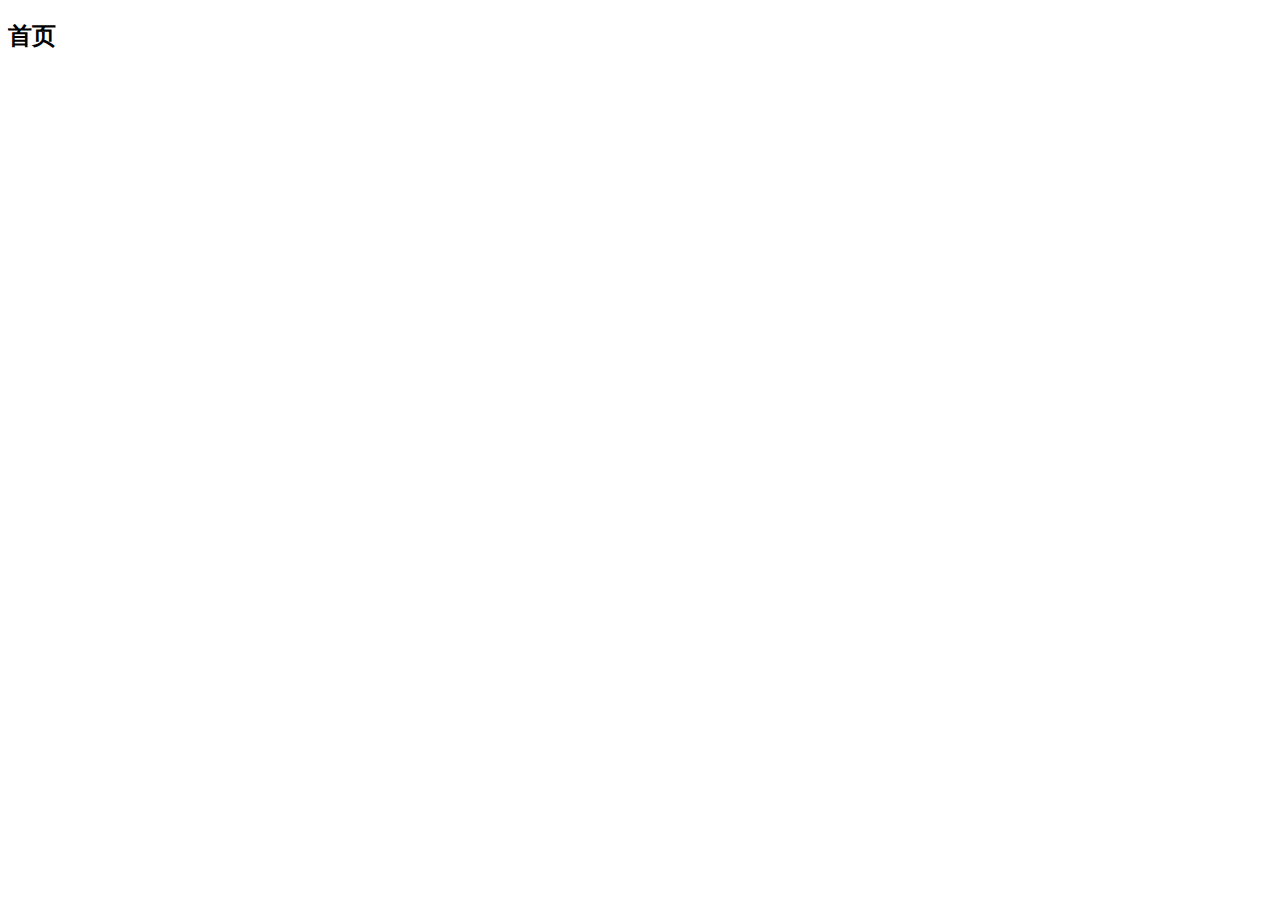
==== index.html @ 89982b8c "init project" ====
<!DOCTYPE html>
<html lang="en">
<head>
    <meta charset="UTF-8">
    <meta http-equiv="X-UA-Compatible" content="IE=edge">
    <meta name="viewport" content="width=device-width, initial-scale=1.0">
    <title>Document</title>
</head>
<body>
    <h2>首页</h2>
</body>
</html>
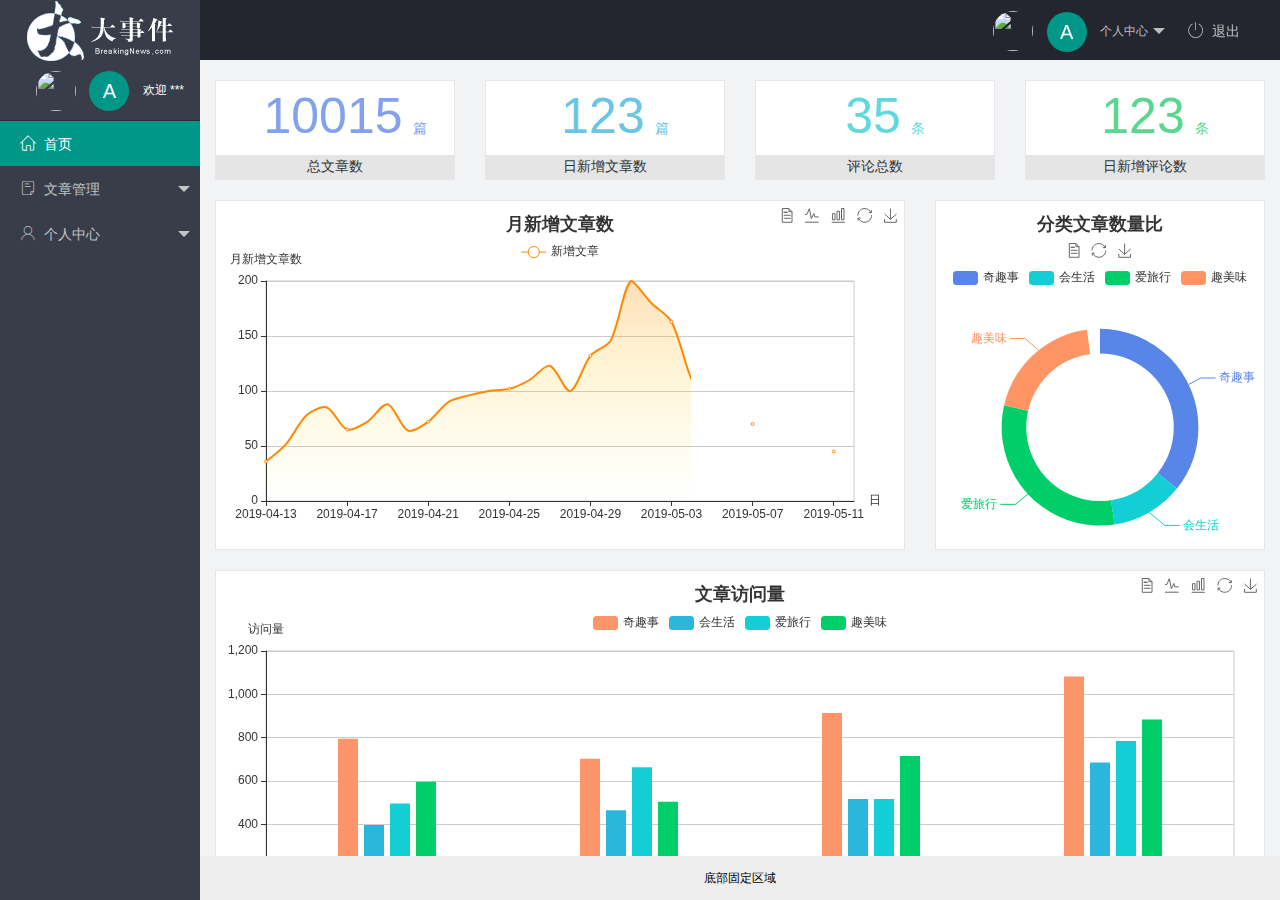
==== commit 25928b03: "完成首页功能" ====
--- a/index.html
+++ b/index.html
@@ -1,12 +1,89 @@
 <!DOCTYPE html>
 <html lang="en">
+
 <head>
-    <meta charset="UTF-8">
-    <meta http-equiv="X-UA-Compatible" content="IE=edge">
-    <meta name="viewport" content="width=device-width, initial-scale=1.0">
+    <meta charset="UTF-8" />
+    <meta http-equiv="X-UA-Compatible" content="IE=edge" />
+    <meta name="viewport" content="width=device-width, initial-scale=1.0" />
     <title>Document</title>
+    <link rel="stylesheet" href="/assets/lib/layui/css/layui.css" />
+    <link rel="stylesheet" href="/assets/fonts/iconfont.css">
+    <link rel="stylesheet" href="/assets/css/index.css">
 </head>
+
 <body>
-    <h2>首页</h2>
+    <div class="layui-layout layui-layout-admin">
+        <div class="layui-header">
+            <div class="layui-logo layui-hide-xs layui-bg-black">
+                <img src="/assets/images/logo.png" alt="" />
+            </div>
+
+            <ul class="layui-nav layui-layout-right">
+                <li class="layui-nav-item layui-hide layui-show-md-inline-block">
+                    <!-- 右侧导航栏上面头像 -->
+                    <a href="javascript:;" class="userinfo">
+                        <img src="http://t.cn/RCzsdCq" class="layui-nav-img" />
+                        <span class="text-avatar">A</span>
+                        个人中心
+                    </a>
+                    <dl class="layui-nav-child">
+                        <dd><a href="">基本资料</a></dd>
+                        <dd><a href="">更换头像</a></dd>
+                        <dd><a href="">重置密码</a></dd>
+                    </dl>
+                </li>
+                <li class="layui-nav-item" lay-header-event="menuRight" lay-unselect>
+                    <a href="javascript:; id="btnLogout"><span class="iconfont icon-tuichu"></span>退出</a>
+                </li>
+            </ul>
+        </div>
+
+        <div class="layui-side layui-bg-black">
+            <div class="layui-side-scroll">
+                <!-- 左侧侧边栏上面头像 -->
+                <div class="userinfo">
+                    <img src="http://t.cn/RCzsdCq" class="layui-nav-img" />
+                    <span class="text-avatar">A</span>
+                    <span id="welcome">欢迎 ***</span>
+                </div>
+                <!-- 左侧导航区域（可配合layui已有的垂直导航） -->
+                <ul class="layui-nav layui-nav-tree" lay-shrink="all">
+                    <li class="layui-nav-item layui-this"><a href="/home/dashboard.html" target="fm"><span
+                                class="iconfont icon-home"></span>首页</a></li>
+                    <li class="layui-nav-item">
+                        <a class="" href="javascript:;"><span class="iconfont icon-16"></span>文章管理</a>
+                        <dl class="layui-nav-child">
+                            <dd><a href="javascript:;"><i class="layui-icon layui-icon-app"></i>文章类别</a></dd>
+                            <dd><a href="javascript:;"><i class="layui-icon layui-icon-app"></i>文章列表</a></dd>
+                            <dd><a href="javascript:;"><i class="layui-icon layui-icon-app"></i>发布文章</a></dd>
+                        </dl>
+                    </li>
+                    <li class="layui-nav-item">
+                        <a href="javascript:;"><span class="iconfont icon-user"></span>个人中心</a>
+                        <dl class="layui-nav-child">
+                            <dd><a href="javascript:;"><i class="layui-icon layui-icon-app"></i>基本资料</a></dd>
+                            <dd><a href="javascript:;"><i class="layui-icon layui-icon-app"></i>更换头像</a></dd>
+                            <dd><a href="javascript:;"><i class="layui-icon layui-icon-app"></i>重置密码</a></dd>
+                        </dl>
+                    </li>
+                </ul>
+            </div>
+        </div>
+
+        <div class="layui-body">
+            <!-- 内容主体区域 -->
+            <iframe name="fm" src="/home/dashboard.html" frameborder="0"></iframe>
+        </div>
+
+        <div class="layui-footer">
+            <!-- 底部固定区域 -->
+            底部固定区域
+        </div>
+    </div>
+    <script src="/assets/lib/layui/layui.all.js"></script>
+    <script src="/assets/lib/jquery.js"></script>
+    <script src="/assets/js/baseAPI.js"></script>
+    <script src="/assets/js/index.js"></script>
 </body>
+
 </html>--- a/assets/lib/layui/css/layui.css
+++ b/assets/lib/layui/css/layui.css
@@ -0,0 +1,2 @@
+/** layui-v2.5.5 MIT License By https://www.layui.com */
+ .layui-inline,img{display:inline-block;vertical-align:middle}h1,h2,h3,h4,h5,h6{font-weight:400}.layui-edge,.layui-header,.layui-inline,.layui-main{position:relative}.layui-body,.layui-edge,.layui-elip{overflow:hidden}.layui-btn,.layui-edge,.layui-inline,img{vertical-align:middle}.layui-btn,.layui-disabled,.layui-icon,.layui-unselect{-moz-user-select:none;-webkit-user-select:none;-ms-user-select:none}.layui-elip,.layui-form-checkbox span,.layui-form-pane .layui-form-label{text-overflow:ellipsis;white-space:nowrap}.layui-breadcrumb,.layui-tree-btnGroup{visibility:hidden}blockquote,body,button,dd,div,dl,dt,form,h1,h2,h3,h4,h5,h6,input,li,ol,p,pre,td,textarea,th,ul{margin:0;padding:0;-webkit-tap-highlight-color:rgba(0,0,0,0)}a:active,a:hover{outline:0}img{border:none}li{list-style:none}table{border-collapse:collapse;border-spacing:0}h4,h5,h6{font-size:100%}button,input,optgroup,option,select,textarea{font-family:inherit;font-size:inherit;font-style:inherit;font-weight:inherit;outline:0}pre{white-space:pre-wrap;white-space:-moz-pre-wrap;white-space:-pre-wrap;white-space:-o-pre-wrap;word-wrap:break-word}body{line-height:24px;font:14px Helvetica Neue,Helvetica,PingFang SC,Tahoma,Arial,sans-serif}hr{height:1px;margin:10px 0;border:0;clear:both}a{color:#333;text-decoration:none}a:hover{color:#777}a cite{font-style:normal;*cursor:pointer}.layui-border-box,.layui-border-box *{box-sizing:border-box}.layui-box,.layui-box *{box-sizing:content-box}.layui-clear{clear:both;*zoom:1}.layui-clear:after{content:'\20';clear:both;*zoom:1;display:block;height:0}.layui-inline{*display:inline;*zoom:1}.layui-edge{display:inline-block;width:0;height:0;border-width:6px;border-style:dashed;border-color:transparent}.layui-edge-top{top:-4px;border-bottom-color:#999;border-bottom-style:solid}.layui-edge-right{border-left-color:#999;border-left-style:solid}.layui-edge-bottom{top:2px;border-top-color:#999;border-top-style:solid}.layui-edge-left{border-right-color:#999;border-right-style:solid}.layui-disabled,.layui-disabled:hover{color:#d2d2d2!important;cursor:not-allowed!important}.layui-circle{border-radius:100%}.layui-show{display:block!important}.layui-hide{display:none!important}@font-face{font-family:layui-icon;src:url(../font/iconfont.eot?v=250);src:url(../font/iconfont.eot?v=250#iefix) format('embedded-opentype'),url(../font/iconfont.woff2?v=250) format('woff2'),url(../font/iconfont.woff?v=250) format('woff'),url(../font/iconfont.ttf?v=250) format('truetype'),url(../font/iconfont.svg?v=250#layui-icon) format('svg')}.layui-icon{font-family:layui-icon!important;font-size:16px;font-style:normal;-webkit-font-smoothing:antialiased;-moz-osx-font-smoothing:grayscale}.layui-icon-reply-fill:before{content:"\e611"}.layui-icon-set-fill:before{content:"\e614"}.layui-icon-menu-fill:before{content:"\e60f"}.layui-icon-search:before{content:"\e615"}.layui-icon-share:before{content:"\e641"}.layui-icon-set-sm:before{content:"\e620"}.layui-icon-engine:before{content:"\e628"}.layui-icon-close:before{content:"\1006"}.layui-icon-close-fill:before{content:"\1007"}.layui-icon-chart-screen:before{content:"\e629"}.layui-icon-star:before{content:"\e600"}.layui-icon-circle-dot:before{content:"\e617"}.layui-icon-chat:before{content:"\e606"}.layui-icon-release:before{content:"\e609"}.layui-icon-list:before{content:"\e60a"}.layui-icon-chart:before{content:"\e62c"}.layui-icon-ok-circle:before{content:"\1005"}.layui-icon-layim-theme:before{content:"\e61b"}.layui-icon-table:before{content:"\e62d"}.layui-icon-right:before{content:"\e602"}.layui-icon-left:before{content:"\e603"}.layui-icon-cart-simple:before{content:"\e698"}.layui-icon-face-cry:before{content:"\e69c"}.layui-icon-face-smile:before{content:"\e6af"}.layui-icon-survey:before{content:"\e6b2"}.layui-icon-tree:before{content:"\e62e"}.layui-icon-upload-circle:before{content:"\e62f"}.layui-icon-add-circle:before{content:"\e61f"}.layui-icon-download-circle:before{content:"\e601"}.layui-icon-templeate-1:before{content:"\e630"}.layui-icon-util:before{content:"\e631"}.layui-icon-face-surprised:before{content:"\e664"}.layui-icon-edit:before{content:"\e642"}.layui-icon-speaker:before{content:"\e645"}.layui-icon-down:before{content:"\e61a"}.layui-icon-file:before{content:"\e621"}.layui-icon-layouts:before{content:"\e632"}.layui-icon-rate-half:before{content:"\e6c9"}.layui-icon-add-circle-fine:before{content:"\e608"}.layui-icon-prev-circle:before{content:"\e633"}.layui-icon-read:before{content:"\e705"}.layui-icon-404:before{content:"\e61c"}.layui-icon-carousel:before{content:"\e634"}.layui-icon-help:before{content:"\e607"}.layui-icon-code-circle:before{content:"\e635"}.layui-icon-water:before{content:"\e636"}.layui-icon-username:before{content:"\e66f"}.layui-icon-find-fill:before{content:"\e670"}.layui-icon-about:before{content:"\e60b"}.layui-icon-location:before{content:"\e715"}.layui-icon-up:before{content:"\e619"}.layui-icon-pause:before{content:"\e651"}.layui-icon-date:before{content:"\e637"}.layui-icon-layim-uploadfile:before{content:"\e61d"}.layui-icon-delete:before{content:"\e640"}.layui-icon-play:before{content:"\e652"}.layui-icon-top:before{content:"\e604"}.layui-icon-friends:before{content:"\e612"}.layui-icon-refresh-3:before{content:"\e9aa"}.layui-icon-ok:before{content:"\e605"}.layui-icon-layer:before{content:"\e638"}.layui-icon-face-smile-fine:before{content:"\e60c"}.layui-icon-dollar:before{content:"\e659"}.layui-icon-group:before{content:"\e613"}.layui-icon-layim-download:before{content:"\e61e"}.layui-icon-picture-fine:before{content:"\e60d"}.layui-icon-link:before{content:"\e64c"}.layui-icon-diamond:before{content:"\e735"}.layui-icon-log:before{content:"\e60e"}.layui-icon-rate-solid:before{content:"\e67a"}.layui-icon-fonts-del:before{content:"\e64f"}.layui-icon-unlink:before{content:"\e64d"}.layui-icon-fonts-clear:before{content:"\e639"}.layui-icon-triangle-r:before{content:"\e623"}.layui-icon-circle:before{content:"\e63f"}.layui-icon-radio:before{content:"\e643"}.layui-icon-align-center:before{content:"\e647"}.layui-icon-align-right:before{content:"\e648"}.layui-icon-align-left:before{content:"\e649"}.layui-icon-loading-1:before{content:"\e63e"}.layui-icon-return:before{content:"\e65c"}.layui-icon-fonts-strong:before{content:"\e62b"}.layui-icon-upload:before{content:"\e67c"}.layui-icon-dialogue:before{content:"\e63a"}.layui-icon-video:before{content:"\e6ed"}.layui-icon-headset:before{content:"\e6fc"}.layui-icon-cellphone-fine:before{content:"\e63b"}.layui-icon-add-1:before{content:"\e654"}.layui-icon-face-smile-b:before{content:"\e650"}.layui-icon-fonts-html:before{content:"\e64b"}.layui-icon-form:before{content:"\e63c"}.layui-icon-cart:before{content:"\e657"}.layui-icon-camera-fill:before{content:"\e65d"}.layui-icon-tabs:before{content:"\e62a"}.layui-icon-fonts-code:before{content:"\e64e"}.layui-icon-fire:before{content:"\e756"}.layui-icon-set:before{content:"\e716"}.layui-icon-fonts-u:before{content:"\e646"}.layui-icon-triangle-d:before{content:"\e625"}.layui-icon-tips:before{content:"\e702"}.layui-icon-picture:before{content:"\e64a"}.layui-icon-more-vertical:before{content:"\e671"}.layui-icon-flag:before{content:"\e66c"}.layui-icon-loading:before{content:"\e63d"}.layui-icon-fonts-i:before{content:"\e644"}.layui-icon-refresh-1:before{content:"\e666"}.layui-icon-rmb:before{content:"\e65e"}.layui-icon-home:before{content:"\e68e"}.layui-icon-user:before{content:"\e770"}.layui-icon-notice:before{content:"\e667"}.layui-icon-login-weibo:before{content:"\e675"}.layui-icon-voice:before{content:"\e688"}.layui-icon-upload-drag:before{content:"\e681"}.layui-icon-login-qq:before{content:"\e676"}.layui-icon-snowflake:before{content:"\e6b1"}.layui-icon-file-b:before{content:"\e655"}.layui-icon-template:before{content:"\e663"}.layui-icon-auz:before{content:"\e672"}.layui-icon-console:before{content:"\e665"}.layui-icon-app:before{content:"\e653"}.layui-icon-prev:before{content:"\e65a"}.layui-icon-website:before{content:"\e7ae"}.layui-icon-next:before{content:"\e65b"}.layui-icon-component:before{content:"\e857"}.layui-icon-more:before{content:"\e65f"}.layui-icon-login-wechat:before{content:"\e677"}.layui-icon-shrink-right:before{content:"\e668"}.layui-icon-spread-left:before{content:"\e66b"}.layui-icon-camera:before{content:"\e660"}.layui-icon-note:before{content:"\e66e"}.layui-icon-refresh:before{content:"\e669"}.layui-icon-female:before{content:"\e661"}.layui-icon-male:before{content:"\e662"}.layui-icon-password:before{content:"\e673"}.layui-icon-senior:before{content:"\e674"}.layui-icon-theme:before{content:"\e66a"}.layui-icon-tread:before{content:"\e6c5"}.layui-icon-praise:before{content:"\e6c6"}.layui-icon-star-fill:before{content:"\e658"}.layui-icon-rate:before{content:"\e67b"}.layui-icon-template-1:before{content:"\e656"}.layui-icon-vercode:before{content:"\e679"}.layui-icon-cellphone:before{content:"\e678"}.layui-icon-screen-full:before{content:"\e622"}.layui-icon-screen-restore:before{content:"\e758"}.layui-icon-cols:before{content:"\e610"}.layui-icon-export:before{content:"\e67d"}.layui-icon-print:before{content:"\e66d"}.layui-icon-slider:before{content:"\e714"}.layui-icon-addition:before{content:"\e624"}.layui-icon-subtraction:before{content:"\e67e"}.layui-icon-service:before{content:"\e626"}.layui-icon-transfer:before{content:"\e691"}.layui-main{width:1140px;margin:0 auto}.layui-header{z-index:1000;height:60px}.layui-header a:hover{transition:all .5s;-webkit-transition:all .5s}.layui-side{position:fixed;left:0;top:0;bottom:0;z-index:999;width:200px;overflow-x:hidden}.layui-side-scroll{position:relative;width:220px;height:100%;overflow-x:hidden}.layui-body{position:absolute;left:200px;right:0;top:0;bottom:0;z-index:998;width:auto;overflow-y:auto;box-sizing:border-box}.layui-layout-body{overflow:hidden}.layui-layout-admin .layui-header{background-color:#23262E}.layui-layout-admin .layui-side{top:60px;width:200px;overflow-x:hidden}.layui-layout-admin .layui-body{position:fixed;top:60px;bottom:44px}.layui-layout-admin .layui-main{width:auto;margin:0 15px}.layui-layout-admin .layui-footer{position:fixed;left:200px;right:0;bottom:0;height:44px;line-height:44px;padding:0 15px;background-color:#eee}.layui-layout-admin .layui-logo{position:absolute;left:0;top:0;width:200px;height:100%;line-height:60px;text-align:center;color:#009688;font-size:16px}.layui-layout-admin .layui-header .layui-nav{background:0 0}.layui-layout-left{position:absolute!important;left:200px;top:0}.layui-layout-right{position:absolute!important;right:0;top:0}.layui-container{position:relative;margin:0 auto;padding:0 15px;box-sizing:border-box}.layui-fluid{position:relative;margin:0 auto;padding:0 15px}.layui-row:after,.layui-row:before{content:'';display:block;clear:both}.layui-col-lg1,.layui-col-lg10,.layui-col-lg11,.layui-col-lg12,.layui-col-lg2,.layui-col-lg3,.layui-col-lg4,.layui-col-lg5,.layui-col-lg6,.layui-col-lg7,.layui-col-lg8,.layui-col-lg9,.layui-col-md1,.layui-col-md10,.layui-col-md11,.layui-col-md12,.layui-col-md2,.layui-col-md3,.layui-col-md4,.layui-col-md5,.layui-col-md6,.layui-col-md7,.layui-col-md8,.layui-col-md9,.layui-col-sm1,.layui-col-sm10,.layui-col-sm11,.layui-col-sm12,.layui-col-sm2,.layui-col-sm3,.layui-col-sm4,.layui-col-sm5,.layui-col-sm6,.layui-col-sm7,.layui-col-sm8,.layui-col-sm9,.layui-col-xs1,.layui-col-xs10,.layui-col-xs11,.layui-col-xs12,.layui-col-xs2,.layui-col-xs3,.layui-col-xs4,.layui-col-xs5,.layui-col-xs6,.layui-col-xs7,.layui-col-xs8,.layui-col-xs9{position:relative;display:block;box-sizing:border-box}.layui-col-xs1,.layui-col-xs10,.layui-col-xs11,.layui-col-xs12,.layui-col-xs2,.layui-col-xs3,.layui-col-xs4,.layui-col-xs5,.layui-col-xs6,.layui-col-xs7,.layui-col-xs8,.layui-col-xs9{float:left}.layui-col-xs1{width:8.33333333%}.layui-col-xs2{width:16.66666667%}.layui-col-xs3{width:25%}.layui-col-xs4{width:33.33333333%}.layui-col-xs5{width:41.66666667%}.layui-col-xs6{width:50%}.layui-col-xs7{width:58.33333333%}.layui-col-xs8{width:66.66666667%}.layui-col-xs9{width:75%}.layui-col-xs10{width:83.33333333%}.layui-col-xs11{width:91.66666667%}.layui-col-xs12{width:100%}.layui-col-xs-offset1{margin-left:8.33333333%}.layui-col-xs-offset2{margin-left:16.66666667%}.layui-col-xs-offset3{margin-left:25%}.layui-col-xs-offset4{margin-left:33.33333333%}.layui-col-xs-offset5{margin-left:41.66666667%}.layui-col-xs-offset6{margin-left:50%}.layui-col-xs-offset7{margin-left:58.33333333%}.layui-col-xs-offset8{margin-left:66.66666667%}.layui-col-xs-offset9{margin-left:75%}.layui-col-xs-offset10{margin-left:83.33333333%}.layui-col-xs-offset11{margin-left:91.66666667%}.layui-col-xs-offset12{margin-left:100%}@media screen and (max-width:768px){.layui-hide-xs{display:none!important}.layui-show-xs-block{display:block!important}.layui-show-xs-inline{display:inline!important}.layui-show-xs-inline-block{display:inline-block!important}}@media screen and (min-width:768px){.layui-container{width:750px}.layui-hide-sm{display:none!important}.layui-show-sm-block{display:block!important}.layui-show-sm-inline{display:inline!important}.layui-show-sm-inline-block{display:inline-block!important}.layui-col-sm1,.layui-col-sm10,.layui-col-sm11,.layui-col-sm12,.layui-col-sm2,.layui-col-sm3,.layui-col-sm4,.layui-col-sm5,.layui-col-sm6,.layui-col-sm7,.layui-col-sm8,.layui-col-sm9{float:left}.layui-col-sm1{width:8.33333333%}.layui-col-sm2{width:16.66666667%}.layui-col-sm3{width:25%}.layui-col-sm4{width:33.33333333%}.layui-col-sm5{width:41.66666667%}.layui-col-sm6{width:50%}.layui-col-sm7{width:58.33333333%}.layui-col-sm8{width:66.66666667%}.layui-col-sm9{width:75%}.layui-col-sm10{width:83.33333333%}.layui-col-sm11{width:91.66666667%}.layui-col-sm12{width:100%}.layui-col-sm-offset1{margin-left:8.33333333%}.layui-col-sm-offset2{margin-left:16.66666667%}.layui-col-sm-offset3{margin-left:25%}.layui-col-sm-offset4{margin-left:33.33333333%}.layui-col-sm-offset5{margin-left:41.66666667%}.layui-col-sm-offset6{margin-left:50%}.layui-col-sm-offset7{margin-left:58.33333333%}.layui-col-sm-offset8{margin-left:66.66666667%}.layui-col-sm-offset9{margin-left:75%}.layui-col-sm-offset10{margin-left:83.33333333%}.layui-col-sm-offset11{margin-left:91.66666667%}.layui-col-sm-offset12{margin-left:100%}}@media screen and (min-width:992px){.layui-container{width:970px}.layui-hide-md{display:none!important}.layui-show-md-block{display:block!important}.layui-show-md-inline{display:inline!important}.layui-show-md-inline-block{display:inline-block!important}.layui-col-md1,.layui-col-md10,.layui-col-md11,.layui-col-md12,.layui-col-md2,.layui-col-md3,.layui-col-md4,.layui-col-md5,.layui-col-md6,.layui-col-md7,.layui-col-md8,.layui-col-md9{float:left}.layui-col-md1{width:8.33333333%}.layui-col-md2{width:16.66666667%}.layui-col-md3{width:25%}.layui-col-md4{width:33.33333333%}.layui-col-md5{width:41.66666667%}.layui-col-md6{width:50%}.layui-col-md7{width:58.33333333%}.layui-col-md8{width:66.66666667%}.layui-col-md9{width:75%}.layui-col-md10{width:83.33333333%}.layui-col-md11{width:91.66666667%}.layui-col-md12{width:100%}.layui-col-md-offset1{margin-left:8.33333333%}.layui-col-md-offset2{margin-left:16.66666667%}.layui-col-md-offset3{margin-left:25%}.layui-col-md-offset4{margin-left:33.33333333%}.layui-col-md-offset5{margin-left:41.66666667%}.layui-col-md-offset6{margin-left:50%}.layui-col-md-offset7{margin-left:58.33333333%}.layui-col-md-offset8{margin-left:66.66666667%}.layui-col-md-offset9{margin-left:75%}.layui-col-md-offset10{margin-left:83.33333333%}.layui-col-md-offset11{margin-left:91.66666667%}.layui-col-md-offset12{margin-left:100%}}@media screen and (min-width:1200px){.layui-container{width:1170px}.layui-hide-lg{display:none!important}.layui-show-lg-block{display:block!important}.layui-show-lg-inline{display:inline!important}.layui-show-lg-inline-block{display:inline-block!important}.layui-col-lg1,.layui-col-lg10,.layui-col-lg11,.layui-col-lg12,.layui-col-lg2,.layui-col-lg3,.layui-col-lg4,.layui-col-lg5,.layui-col-lg6,.layui-col-lg7,.layui-col-lg8,.layui-col-lg9{float:left}.layui-col-lg1{width:8.33333333%}.layui-col-lg2{width:16.66666667%}.layui-col-lg3{width:25%}.layui-col-lg4{width:33.33333333%}.layui-col-lg5{width:41.66666667%}.layui-col-lg6{width:50%}.layui-col-lg7{width:58.33333333%}.layui-col-lg8{width:66.66666667%}.layui-col-lg9{width:75%}.layui-col-lg10{width:83.33333333%}.layui-col-lg11{width:91.66666667%}.layui-col-lg12{width:100%}.layui-col-lg-offset1{margin-left:8.33333333%}.layui-col-lg-offset2{margin-left:16.66666667%}.layui-col-lg-offset3{margin-left:25%}.layui-col-lg-offset4{margin-left:33.33333333%}.layui-col-lg-offset5{margin-left:41.66666667%}.layui-col-lg-offset6{margin-left:50%}.layui-col-lg-offset7{margin-left:58.33333333%}.layui-col-lg-offset8{margin-left:66.66666667%}.layui-col-lg-offset9{margin-left:75%}.layui-col-lg-offset10{margin-left:83.33333333%}.layui-col-lg-offset11{margin-left:91.66666667%}.layui-col-lg-offset12{margin-left:100%}}.layui-col-space1{margin:-.5px}.layui-col-space1>*{padding:.5px}.layui-col-space3{margin:-1.5px}.layui-col-space3>*{padding:1.5px}.layui-col-space5{margin:-2.5px}.layui-col-space5>*{padding:2.5px}.layui-col-space8{margin:-3.5px}.layui-col-space8>*{padding:3.5px}.layui-col-space10{margin:-5px}.layui-col-space10>*{padding:5px}.layui-col-space12{margin:-6px}.layui-col-space12>*{padding:6px}.layui-col-space15{margin:-7.5px}.layui-col-space15>*{padding:7.5px}.layui-col-space18{margin:-9px}.layui-col-space18>*{padding:9px}.layui-col-space20{margin:-10px}.layui-col-space20>*{padding:10px}.layui-col-space22{margin:-11px}.layui-col-space22>*{padding:11px}.layui-col-space25{margin:-12.5px}.layui-col-space25>*{padding:12.5px}.layui-col-space30{margin:-15px}.layui-col-space30>*{padding:15px}.layui-btn,.layui-input,.layui-select,.layui-textarea,.layui-upload-button{outline:0;-webkit-appearance:none;transition:all .3s;-webkit-transition:all .3s;box-sizing:border-box}.layui-elem-quote{margin-bottom:10px;padding:15px;line-height:22px;border-left:5px solid #009688;border-radius:0 2px 2px 0;background-color:#f2f2f2}.layui-quote-nm{border-style:solid;border-width:1px 1px 1px 5px;background:0 0}.layui-elem-field{margin-bottom:10px;padding:0;border-width:1px;border-style:solid}.layui-elem-field legend{margin-left:20px;padding:0 10px;font-size:20px;font-weight:300}.layui-field-title{margin:10px 0 20px;border-width:1px 0 0}.layui-field-box{padding:10px 15px}.layui-field-title .layui-field-box{padding:10px 0}.layui-progress{position:relative;height:6px;border-radius:20px;background-color:#e2e2e2}.layui-progress-bar{position:absolute;left:0;top:0;width:0;max-width:100%;height:6px;border-radius:20px;text-align:right;background-color:#5FB878;transition:all .3s;-webkit-transition:all .3s}.layui-progress-big,.layui-progress-big .layui-progress-bar{height:18px;line-height:18px}.layui-progress-text{position:relative;top:-20px;line-height:18px;font-size:12px;color:#666}.layui-progress-big .layui-progress-text{position:static;padding:0 10px;color:#fff}.layui-collapse{border-width:1px;border-style:solid;border-radius:2px}.layui-colla-content,.layui-colla-item{border-top-width:1px;border-top-style:solid}.layui-colla-item:first-child{border-top:none}.layui-colla-title{position:relative;height:42px;line-height:42px;padding:0 15px 0 35px;color:#333;background-color:#f2f2f2;cursor:pointer;font-size:14px;overflow:hidden}.layui-colla-content{display:none;padding:10px 15px;line-height:22px;color:#666}.layui-colla-icon{position:absolute;left:15px;top:0;font-size:14px}.layui-card{margin-bottom:15px;border-radius:2px;background-color:#fff;box-shadow:0 1px 2px 0 rgba(0,0,0,.05)}.layui-card:last-child{margin-bottom:0}.layui-card-header{position:relative;height:42px;line-height:42px;padding:0 15px;border-bottom:1px solid #f6f6f6;color:#333;border-radius:2px 2px 0 0;font-size:14px}.layui-bg-black,.layui-bg-blue,.layui-bg-cyan,.layui-bg-green,.layui-bg-orange,.layui-bg-red{color:#fff!important}.layui-card-body{position:relative;padding:10px 15px;line-height:24px}.layui-card-body[pad15]{padding:15px}.layui-card-body[pad20]{padding:20px}.layui-card-body .layui-table{margin:5px 0}.layui-card .layui-tab{margin:0}.layui-panel-window{position:relative;padding:15px;border-radius:0;border-top:5px solid #E6E6E6;background-color:#fff}.layui-auxiliar-moving{position:fixed;left:0;right:0;top:0;bottom:0;width:100%;height:100%;background:0 0;z-index:9999999999}.layui-form-label,.layui-form-mid,.layui-form-select,.layui-input-block,.layui-input-inline,.layui-textarea{position:relative}.layui-bg-red{background-color:#FF5722!important}.layui-bg-orange{background-color:#FFB800!important}.layui-bg-green{background-color:#009688!important}.layui-bg-cyan{background-color:#2F4056!important}.layui-bg-blue{background-color:#1E9FFF!important}.layui-bg-black{background-color:#393D49!important}.layui-bg-gray{background-color:#eee!important;color:#666!important}.layui-badge-rim,.layui-colla-content,.layui-colla-item,.layui-collapse,.layui-elem-field,.layui-form-pane .layui-form-item[pane],.layui-form-pane .layui-form-label,.layui-input,.layui-layedit,.layui-layedit-tool,.layui-quote-nm,.layui-select,.layui-tab-bar,.layui-tab-card,.layui-tab-title,.layui-tab-title .layui-this:after,.layui-textarea{border-color:#e6e6e6}.layui-timeline-item:before,hr{background-color:#e6e6e6}.layui-text{line-height:22px;font-size:14px;color:#666}.layui-text h1,.layui-text h2,.layui-text h3{font-weight:500;color:#333}.layui-text h1{font-size:30px}.layui-text h2{font-size:24px}.layui-text h3{font-size:18px}.layui-text a:not(.layui-btn){color:#01AAED}.layui-text a:not(.layui-btn):hover{text-decoration:underline}.layui-text ul{padding:5px 0 5px 15px}.layui-text ul li{margin-top:5px;list-style-type:disc}.layui-text em,.layui-word-aux{color:#999!important;padding:0 5px!important}.layui-btn{display:inline-block;height:38px;line-height:38px;padding:0 18px;background-color:#009688;color:#fff;white-space:nowrap;text-align:center;font-size:14px;border:none;border-radius:2px;cursor:pointer}.layui-btn:hover{opacity:.8;filter:alpha(opacity=80);color:#fff}.layui-btn:active{opacity:1;filter:alpha(opacity=100)}.layui-btn+.layui-btn{margin-left:10px}.layui-btn-container{font-size:0}.layui-btn-container .layui-btn{margin-right:10px;margin-bottom:10px}.layui-btn-container .layui-btn+.layui-btn{margin-left:0}.layui-table .layui-btn-container .layui-btn{margin-bottom:9px}.layui-btn-radius{border-radius:100px}.layui-btn .layui-icon{margin-right:3px;font-size:18px;vertical-align:bottom;vertical-align:middle\9}.layui-btn-primary{border:1px solid #C9C9C9;background-color:#fff;color:#555}.layui-btn-primary:hover{border-color:#009688;color:#333}.layui-btn-normal{background-color:#1E9FFF}.layui-btn-warm{background-color:#FFB800}.layui-btn-danger{background-color:#FF5722}.layui-btn-checked{background-color:#5FB878}.layui-btn-disabled,.layui-btn-disabled:active,.layui-btn-disabled:hover{border:1px solid #e6e6e6;background-color:#FBFBFB;color:#C9C9C9;cursor:not-allowed;opacity:1}.layui-btn-lg{height:44px;line-height:44px;padding:0 25px;font-size:16px}.layui-btn-sm{height:30px;line-height:30px;padding:0 10px;font-size:12px}.layui-btn-sm i{font-size:16px!important}.layui-btn-xs{height:22px;line-height:22px;padding:0 5px;font-size:12px}.layui-btn-xs i{font-size:14px!important}.layui-btn-group{display:inline-block;vertical-align:middle;font-size:0}.layui-btn-group .layui-btn{margin-left:0!important;margin-right:0!important;border-left:1px solid rgba(255,255,255,.5);border-radius:0}.layui-btn-group .layui-btn-primary{border-left:none}.layui-btn-group .layui-btn-primary:hover{border-color:#C9C9C9;color:#009688}.layui-btn-group .layui-btn:first-child{border-left:none;border-radius:2px 0 0 2px}.layui-btn-group .layui-btn-primary:first-child{border-left:1px solid #c9c9c9}.layui-btn-group .layui-btn:last-child{border-radius:0 2px 2px 0}.layui-btn-group .layui-btn+.layui-btn{margin-left:0}.layui-btn-group+.layui-btn-group{margin-left:10px}.layui-btn-fluid{width:100%}.layui-input,.layui-select,.layui-textarea{height:38px;line-height:1.3;line-height:38px\9;border-width:1px;border-style:solid;background-color:#fff;border-radius:2px}.layui-input::-webkit-input-placeholder,.layui-select::-webkit-input-placeholder,.layui-textarea::-webkit-input-placeholder{line-height:1.3}.layui-input,.layui-textarea{display:block;width:100%;padding-left:10px}.layui-input:hover,.layui-textarea:hover{border-color:#D2D2D2!important}.layui-input:focus,.layui-textarea:focus{border-color:#C9C9C9!important}.layui-textarea{min-height:100px;height:auto;line-height:20px;padding:6px 10px;resize:vertical}.layui-select{padding:0 10px}.layui-form input[type=checkbox],.layui-form input[type=radio],.layui-form select{display:none}.layui-form [lay-ignore]{display:initial}.layui-form-item{margin-bottom:15px;clear:both;*zoom:1}.layui-form-item:after{content:'\20';clear:both;*zoom:1;display:block;height:0}.layui-form-label{float:left;display:block;padding:9px 15px;width:80px;font-weight:400;line-height:20px;text-align:right}.layui-form-label-col{display:block;float:none;padding:9px 0;line-height:20px;text-align:left}.layui-form-item .layui-inline{margin-bottom:5px;margin-right:10px}.layui-input-block{margin-left:110px;min-height:36px}.layui-input-inline{display:inline-block;vertical-align:middle}.layui-form-item .layui-input-inline{float:left;width:190px;margin-right:10px}.layui-form-text .layui-input-inline{width:auto}.layui-form-mid{float:left;display:block;padding:9px 0!important;line-height:20px;margin-right:10px}.layui-form-danger+.layui-form-select .layui-input,.layui-form-danger:focus{border-color:#FF5722!important}.layui-form-select .layui-input{padding-right:30px;cursor:pointer}.layui-form-select .layui-edge{position:absolute;right:10px;top:50%;margin-top:-3px;cursor:pointer;border-width:6px;border-top-color:#c2c2c2;border-top-style:solid;transition:all .3s;-webkit-transition:all .3s}.layui-form-select dl{display:none;position:absolute;left:0;top:42px;padding:5px 0;z-index:899;min-width:100%;border:1px solid #d2d2d2;max-height:300px;overflow-y:auto;background-color:#fff;border-radius:2px;box-shadow:0 2px 4px rgba(0,0,0,.12);box-sizing:border-box}.layui-form-select dl dd,.layui-form-select dl dt{padding:0 10px;line-height:36px;white-space:nowrap;overflow:hidden;text-overflow:ellipsis}.layui-form-select dl dt{font-size:12px;color:#999}.layui-form-select dl dd{cursor:pointer}.layui-form-select dl dd:hover{background-color:#f2f2f2;-webkit-transition:.5s all;transition:.5s all}.layui-form-select .layui-select-group dd{padding-left:20px}.layui-form-select dl dd.layui-select-tips{padding-left:10px!important;color:#999}.layui-form-select dl dd.layui-this{background-color:#5FB878;color:#fff}.layui-form-checkbox,.layui-form-select dl dd.layui-disabled{background-color:#fff}.layui-form-selected dl{display:block}.layui-form-checkbox,.layui-form-checkbox *,.layui-form-switch{display:inline-block;vertical-align:middle}.layui-form-selected .layui-edge{margin-top:-9px;-webkit-transform:rotate(180deg);transform:rotate(180deg);margin-top:-3px\9}:root .layui-form-selected .layui-edge{margin-top:-9px\0/IE9}.layui-form-selectup dl{top:auto;bottom:42px}.layui-select-none{margin:5px 0;text-align:center;color:#999}.layui-select-disabled .layui-disabled{border-color:#eee!important}.layui-select-disabled .layui-edge{border-top-color:#d2d2d2}.layui-form-checkbox{position:relative;height:30px;line-height:30px;margin-right:10px;padding-right:30px;cursor:pointer;font-size:0;-webkit-transition:.1s linear;transition:.1s linear;box-sizing:border-box}.layui-form-checkbox span{padding:0 10px;height:100%;font-size:14px;border-radius:2px 0 0 2px;background-color:#d2d2d2;color:#fff;overflow:hidden}.layui-form-checkbox:hover span{background-color:#c2c2c2}.layui-form-checkbox i{position:absolute;right:0;top:0;width:30px;height:28px;border:1px solid #d2d2d2;border-left:none;border-radius:0 2px 2px 0;color:#fff;font-size:20px;text-align:center}.layui-form-checkbox:hover i{border-color:#c2c2c2;color:#c2c2c2}.layui-form-checked,.layui-form-checked:hover{border-color:#5FB878}.layui-form-checked span,.layui-form-checked:hover span{background-color:#5FB878}.layui-form-checked i,.layui-form-checked:hover i{color:#5FB878}.layui-form-item .layui-form-checkbox{margin-top:4px}.layui-form-checkbox[lay-skin=primary]{height:auto!important;line-height:normal!important;min-width:18px;min-height:18px;border:none!important;margin-right:0;padding-left:28px;padding-right:0;background:0 0}.layui-form-checkbox[lay-skin=primary] span{padding-left:0;padding-right:15px;line-height:18px;background:0 0;color:#666}.layui-form-checkbox[lay-skin=primary] i{right:auto;left:0;width:16px;height:16px;line-height:16px;border:1px solid #d2d2d2;font-size:12px;border-radius:2px;background-color:#fff;-webkit-transition:.1s linear;transition:.1s linear}.layui-form-checkbox[lay-skin=primary]:hover i{border-color:#5FB878;color:#fff}.layui-form-checked[lay-skin=primary] i{border-color:#5FB878!important;background-color:#5FB878;color:#fff}.layui-checkbox-disbaled[lay-skin=primary] span{background:0 0!important;color:#c2c2c2}.layui-checkbox-disbaled[lay-skin=primary]:hover i{border-color:#d2d2d2}.layui-form-item .layui-form-checkbox[lay-skin=primary]{margin-top:10px}.layui-form-switch{position:relative;height:22px;line-height:22px;min-width:35px;padding:0 5px;margin-top:8px;border:1px solid #d2d2d2;border-radius:20px;cursor:pointer;background-color:#fff;-webkit-transition:.1s linear;transition:.1s linear}.layui-form-switch i{position:absolute;left:5px;top:3px;width:16px;height:16px;border-radius:20px;background-color:#d2d2d2;-webkit-transition:.1s linear;transition:.1s linear}.layui-form-switch em{position:relative;top:0;width:25px;margin-left:21px;padding:0!important;text-align:center!important;color:#999!important;font-style:normal!important;font-size:12px}.layui-form-onswitch{border-color:#5FB878;background-color:#5FB878}.layui-checkbox-disbaled,.layui-checkbox-disbaled i{border-color:#e2e2e2!important}.layui-form-onswitch i{left:100%;margin-left:-21px;background-color:#fff}.layui-form-onswitch em{margin-left:5px;margin-right:21px;color:#fff!important}.layui-checkbox-disbaled span{background-color:#e2e2e2!important}.layui-checkbox-disbaled:hover i{color:#fff!important}[lay-radio]{display:none}.layui-form-radio,.layui-form-radio *{display:inline-block;vertical-align:middle}.layui-form-radio{line-height:28px;margin:6px 10px 0 0;padding-right:10px;cursor:pointer;font-size:0}.layui-form-radio *{font-size:14px}.layui-form-radio>i{margin-right:8px;font-size:22px;color:#c2c2c2}.layui-form-radio>i:hover,.layui-form-radioed>i{color:#5FB878}.layui-radio-disbaled>i{color:#e2e2e2!important}.layui-form-pane .layui-form-label{width:110px;padding:8px 15px;height:38px;line-height:20px;border-width:1px;border-style:solid;border-radius:2px 0 0 2px;text-align:center;background-color:#FBFBFB;overflow:hidden;box-sizing:border-box}.layui-form-pane .layui-input-inline{margin-left:-1px}.layui-form-pane .layui-input-block{margin-left:110px;left:-1px}.layui-form-pane .layui-input{border-radius:0 2px 2px 0}.layui-form-pane .layui-form-text .layui-form-label{float:none;width:100%;border-radius:2px;box-sizing:border-box;text-align:left}.layui-form-pane .layui-form-text .layui-input-inline{display:block;margin:0;top:-1px;clear:both}.layui-form-pane .layui-form-text .layui-input-block{margin:0;left:0;top:-1px}.layui-form-pane .layui-form-text .layui-textarea{min-height:100px;border-radius:0 0 2px 2px}.layui-form-pane .layui-form-checkbox{margin:4px 0 4px 10px}.layui-form-pane .layui-form-radio,.layui-form-pane .layui-form-switch{margin-top:6px;margin-left:10px}.layui-form-pane .layui-form-item[pane]{position:relative;border-width:1px;border-style:solid}.layui-form-pane .layui-form-item[pane] .layui-form-label{position:absolute;left:0;top:0;height:100%;border-width:0 1px 0 0}.layui-form-pane .layui-form-item[pane] .layui-input-inline{margin-left:110px}@media screen and (max-width:450px){.layui-form-item .layui-form-label{text-overflow:ellipsis;overflow:hidden;white-space:nowrap}.layui-form-item .layui-inline{display:block;margin-right:0;margin-bottom:20px;clear:both}.layui-form-item .layui-inline:after{content:'\20';clear:both;display:block;height:0}.layui-form-item .layui-input-inline{display:block;float:none;left:-3px;width:auto;margin:0 0 10px 112px}.layui-form-item .layui-input-inline+.layui-form-mid{margin-left:110px;top:-5px;padding:0}.layui-form-item .layui-form-checkbox{margin-right:5px;margin-bottom:5px}}.layui-layedit{border-width:1px;border-style:solid;border-radius:2px}.layui-layedit-tool{padding:3px 5px;border-bottom-width:1px;border-bottom-style:solid;font-size:0}.layedit-tool-fixed{position:fixed;top:0;border-top:1px solid #e2e2e2}.layui-layedit-tool .layedit-tool-mid,.layui-layedit-tool .layui-icon{display:inline-block;vertical-align:middle;text-align:center;font-size:14px}.layui-layedit-tool .layui-icon{position:relative;width:32px;height:30px;line-height:30px;margin:3px 5px;color:#777;cursor:pointer;border-radius:2px}.layui-layedit-tool .layui-icon:hover{color:#393D49}.layui-layedit-tool .layui-icon:active{color:#000}.layui-layedit-tool .layedit-tool-active{background-color:#e2e2e2;color:#000}.layui-layedit-tool .layui-disabled,.layui-layedit-tool .layui-disabled:hover{color:#d2d2d2;cursor:not-allowed}.layui-layedit-tool .layedit-tool-mid{width:1px;height:18px;margin:0 10px;background-color:#d2d2d2}.layedit-tool-html{width:50px!important;font-size:30px!important}.layedit-tool-b,.layedit-tool-code,.layedit-tool-help{font-size:16px!important}.layedit-tool-d,.layedit-tool-face,.layedit-tool-image,.layedit-tool-unlink{font-size:18px!important}.layedit-tool-image input{position:absolute;font-size:0;left:0;top:0;width:100%;height:100%;opacity:.01;filter:Alpha(opacity=1);cursor:pointer}.layui-layedit-iframe iframe{display:block;width:100%}#LAY_layedit_code{overflow:hidden}.layui-laypage{display:inline-block;*display:inline;*zoom:1;vertical-align:middle;margin:10px 0;font-size:0}.layui-laypage>a:first-child,.layui-laypage>a:first-child em{border-radius:2px 0 0 2px}.layui-laypage>a:last-child,.layui-laypage>a:last-child em{border-radius:0 2px 2px 0}.layui-laypage>:first-child{margin-left:0!important}.layui-laypage>:last-child{margin-right:0!important}.layui-laypage a,.layui-laypage button,.layui-laypage input,.layui-laypage select,.layui-laypage span{border:1px solid #e2e2e2}.layui-laypage a,.layui-laypage span{display:inline-block;*display:inline;*zoom:1;vertical-align:middle;padding:0 15px;height:28px;line-height:28px;margin:0 -1px 5px 0;background-color:#fff;color:#333;font-size:12px}.layui-flow-more a *,.layui-laypage input,.layui-table-view select[lay-ignore]{display:inline-block}.layui-laypage a:hover{color:#009688}.layui-laypage em{font-style:normal}.layui-laypage .layui-laypage-spr{color:#999;font-weight:700}.layui-laypage a{text-decoration:none}.layui-laypage .layui-laypage-curr{position:relative}.layui-laypage .layui-laypage-curr em{position:relative;color:#fff}.layui-laypage .layui-laypage-curr .layui-laypage-em{position:absolute;left:-1px;top:-1px;padding:1px;width:100%;height:100%;background-color:#009688}.layui-laypage-em{border-radius:2px}.layui-laypage-next em,.layui-laypage-prev em{font-family:Sim sun;font-size:16px}.layui-laypage .layui-laypage-count,.layui-laypage .layui-laypage-limits,.layui-laypage .layui-laypage-refresh,.layui-laypage .layui-laypage-skip{margin-left:10px;margin-right:10px;padding:0;border:none}.layui-laypage .layui-laypage-limits,.layui-laypage .layui-laypage-refresh{vertical-align:top}.layui-laypage .layui-laypage-refresh i{font-size:18px;cursor:pointer}.layui-laypage select{height:22px;padding:3px;border-radius:2px;cursor:pointer}.layui-laypage .layui-laypage-skip{height:30px;line-height:30px;color:#999}.layui-laypage button,.layui-laypage input{height:30px;line-height:30px;border-radius:2px;vertical-align:top;background-color:#fff;box-sizing:border-box}.layui-laypage input{width:40px;margin:0 10px;padding:0 3px;text-align:center}.layui-laypage input:focus,.layui-laypage select:focus{border-color:#009688!important}.layui-laypage button{margin-left:10px;padding:0 10px;cursor:pointer}.layui-table,.layui-table-view{margin:10px 0}.layui-flow-more{margin:10px 0;text-align:center;color:#999;font-size:14px}.layui-flow-more a{height:32px;line-height:32px}.layui-flow-more a *{vertical-align:top}.layui-flow-more a cite{padding:0 20px;border-radius:3px;background-color:#eee;color:#333;font-style:normal}.layui-flow-more a cite:hover{opacity:.8}.layui-flow-more a i{font-size:30px;color:#737383}.layui-table{width:100%;background-color:#fff;color:#666}.layui-table tr{transition:all .3s;-webkit-transition:all .3s}.layui-table th{text-align:left;font-weight:400}.layui-table tbody tr:hover,.layui-table thead tr,.layui-table-click,.layui-table-header,.layui-table-hover,.layui-table-mend,.layui-table-patch,.layui-table-tool,.layui-table-total,.layui-table-total tr,.layui-table[lay-even] tr:nth-child(even){background-color:#f2f2f2}.layui-table td,.layui-table th,.layui-table-col-set,.layui-table-fixed-r,.layui-table-grid-down,.layui-table-header,.layui-table-page,.layui-table-tips-main,.layui-table-tool,.layui-table-total,.layui-table-view,.layui-table[lay-skin=line],.layui-table[lay-skin=row]{border-width:1px;border-style:solid;border-color:#e6e6e6}.layui-table td,.layui-table th{position:relative;padding:9px 15px;min-height:20px;line-height:20px;font-size:14px}.layui-table[lay-skin=line] td,.layui-table[lay-skin=line] th{border-width:0 0 1px}.layui-table[lay-skin=row] td,.layui-table[lay-skin=row] th{border-width:0 1px 0 0}.layui-table[lay-skin=nob] td,.layui-table[lay-skin=nob] th{border:none}.layui-table img{max-width:100px}.layui-table[lay-size=lg] td,.layui-table[lay-size=lg] th{padding:15px 30px}.layui-table-view .layui-table[lay-size=lg] .layui-table-cell{height:40px;line-height:40px}.layui-table[lay-size=sm] td,.layui-table[lay-size=sm] th{font-size:12px;padding:5px 10px}.layui-table-view .layui-table[lay-size=sm] .layui-table-cell{height:20px;line-height:20px}.layui-table[lay-data]{display:none}.layui-table-box{position:relative;overflow:hidden}.layui-table-view .layui-table{position:relative;width:auto;margin:0}.layui-table-view .layui-table[lay-skin=line]{border-width:0 1px 0 0}.layui-table-view .layui-table[lay-skin=row]{border-width:0 0 1px}.layui-table-view .layui-table td,.layui-table-view .layui-table th{padding:5px 0;border-top:none;border-left:none}.layui-table-view .layui-table th.layui-unselect .layui-table-cell span{cursor:pointer}.layui-table-view .layui-table td{cursor:default}.layui-table-view .layui-table td[data-edit=text]{cursor:text}.layui-table-view .layui-form-checkbox[lay-skin=primary] i{width:18px;height:18px}.layui-table-view .layui-form-radio{line-height:0;padding:0}.layui-table-view .layui-form-radio>i{margin:0;font-size:20px}.layui-table-init{position:absolute;left:0;top:0;width:100%;height:100%;text-align:center;z-index:110}.layui-table-init .layui-icon{position:absolute;left:50%;top:50%;margin:-15px 0 0 -15px;font-size:30px;color:#c2c2c2}.layui-table-header{border-width:0 0 1px;overflow:hidden}.layui-table-header .layui-table{margin-bottom:-1px}.layui-table-tool .layui-inline[lay-event]{position:relative;width:26px;height:26px;padding:5px;line-height:16px;margin-right:10px;text-align:center;color:#333;border:1px solid #ccc;cursor:pointer;-webkit-transition:.5s all;transition:.5s all}.layui-table-tool .layui-inline[lay-event]:hover{border:1px solid #999}.layui-table-tool-temp{padding-right:120px}.layui-table-tool-self{position:absolute;right:17px;top:10px}.layui-table-tool .layui-table-tool-self .layui-inline[lay-event]{margin:0 0 0 10px}.layui-table-tool-panel{position:absolute;top:29px;left:-1px;padding:5px 0;min-width:150px;min-height:40px;border:1px solid #d2d2d2;text-align:left;overflow-y:auto;background-color:#fff;box-shadow:0 2px 4px rgba(0,0,0,.12)}.layui-table-cell,.layui-table-tool-panel li{overflow:hidden;text-overflow:ellipsis;white-space:nowrap}.layui-table-tool-panel li{padding:0 10px;line-height:30px;-webkit-transition:.5s all;transition:.5s all}.layui-table-tool-panel li .layui-form-checkbox[lay-skin=primary]{width:100%;padding-left:28px}.layui-table-tool-panel li:hover{background-color:#f2f2f2}.layui-table-tool-panel li .layui-form-checkbox[lay-skin=primary] i{position:absolute;left:0;top:0}.layui-table-tool-panel li .layui-form-checkbox[lay-skin=primary] span{padding:0}.layui-table-tool .layui-table-tool-self .layui-table-tool-panel{left:auto;right:-1px}.layui-table-col-set{position:absolute;right:0;top:0;width:20px;height:100%;border-width:0 0 0 1px;background-color:#fff}.layui-table-sort{width:10px;height:20px;margin-left:5px;cursor:pointer!important}.layui-table-sort .layui-edge{position:absolute;left:5px;border-width:5px}.layui-table-sort .layui-table-sort-asc{top:3px;border-top:none;border-bottom-style:solid;border-bottom-color:#b2b2b2}.layui-table-sort .layui-table-sort-asc:hover{border-bottom-color:#666}.layui-table-sort .layui-table-sort-desc{bottom:5px;border-bottom:none;border-top-style:solid;border-top-color:#b2b2b2}.layui-table-sort .layui-table-sort-desc:hover{border-top-color:#666}.layui-table-sort[lay-sort=asc] .layui-table-sort-asc{border-bottom-color:#000}.layui-table-sort[lay-sort=desc] .layui-table-sort-desc{border-top-color:#000}.layui-table-cell{height:28px;line-height:28px;padding:0 15px;position:relative;box-sizing:border-box}.layui-table-cell .layui-form-checkbox[lay-skin=primary]{top:-1px;padding:0}.layui-table-cell .layui-table-link{color:#01AAED}.laytable-cell-checkbox,.laytable-cell-numbers,.laytable-cell-radio,.laytable-cell-space{padding:0;text-align:center}.layui-table-body{position:relative;overflow:auto;margin-right:-1px;margin-bottom:-1px}.layui-table-body .layui-none{line-height:26px;padding:15px;text-align:center;color:#999}.layui-table-fixed{position:absolute;left:0;top:0;z-index:101}.layui-table-fixed .layui-table-body{overflow:hidden}.layui-table-fixed-l{box-shadow:0 -1px 8px rgba(0,0,0,.08)}.layui-table-fixed-r{left:auto;right:-1px;border-width:0 0 0 1px;box-shadow:-1px 0 8px rgba(0,0,0,.08)}.layui-table-fixed-r .layui-table-header{position:relative;overflow:visible}.layui-table-mend{position:absolute;right:-49px;top:0;height:100%;width:50px}.layui-table-tool{position:relative;z-index:890;width:100%;min-height:50px;line-height:30px;padding:10px 15px;border-width:0 0 1px}.layui-table-tool .layui-btn-container{margin-bottom:-10px}.layui-table-page,.layui-table-total{border-width:1px 0 0;margin-bottom:-1px;overflow:hidden}.layui-table-page{position:relative;width:100%;padding:7px 7px 0;height:41px;font-size:12px;white-space:nowrap}.layui-table-page>div{height:26px}.layui-table-page .layui-laypage{margin:0}.layui-table-page .layui-laypage a,.layui-table-page .layui-laypage span{height:26px;line-height:26px;margin-bottom:10px;border:none;background:0 0}.layui-table-page .layui-laypage a,.layui-table-page .layui-laypage span.layui-laypage-curr{padding:0 12px}.layui-table-page .layui-laypage span{margin-left:0;padding:0}.layui-table-page .layui-laypage .layui-laypage-prev{margin-left:-7px!important}.layui-table-page .layui-laypage .layui-laypage-curr .layui-laypage-em{left:0;top:0;padding:0}.layui-table-page .layui-laypage button,.layui-table-page .layui-laypage input{height:26px;line-height:26px}.layui-table-page .layui-laypage input{width:40px}.layui-table-page .layui-laypage button{padding:0 10px}.layui-table-page select{height:18px}.layui-table-patch .layui-table-cell{padding:0;width:30px}.layui-table-edit{position:absolute;left:0;top:0;width:100%;height:100%;padding:0 14px 1px;border-radius:0;box-shadow:1px 1px 20px rgba(0,0,0,.15)}.layui-table-edit:focus{border-color:#5FB878!important}select.layui-table-edit{padding:0 0 0 10px;border-color:#C9C9C9}.layui-table-view .layui-form-checkbox,.layui-table-view .layui-form-radio,.layui-table-view .layui-form-switch{top:0;margin:0;box-sizing:content-box}.layui-table-view .layui-form-checkbox{top:-1px;height:26px;line-height:26px}.layui-table-view .layui-form-checkbox i{height:26px}.layui-table-grid .layui-table-cell{overflow:visible}.layui-table-grid-down{position:absolute;top:0;right:0;width:26px;height:100%;padding:5px 0;border-width:0 0 0 1px;text-align:center;background-color:#fff;color:#999;cursor:pointer}.layui-table-grid-down .layui-icon{position:absolute;top:50%;left:50%;margin:-8px 0 0 -8px}.layui-table-grid-down:hover{background-color:#fbfbfb}body .layui-table-tips .layui-layer-content{background:0 0;padding:0;box-shadow:0 1px 6px rgba(0,0,0,.12)}.layui-table-tips-main{margin:-44px 0 0 -1px;max-height:150px;padding:8px 15px;font-size:14px;overflow-y:scroll;background-color:#fff;color:#666}.layui-table-tips-c{position:absolute;right:-3px;top:-13px;width:20px;height:20px;padding:3px;cursor:pointer;background-color:#666;border-radius:50%;color:#fff}.layui-table-tips-c:hover{background-color:#777}.layui-table-tips-c:before{position:relative;right:-2px}.layui-upload-file{display:none!important;opacity:.01;filter:Alpha(opacity=1)}.layui-upload-drag,.layui-upload-form,.layui-upload-wrap{display:inline-block}.layui-upload-list{margin:10px 0}.layui-upload-choose{padding:0 10px;color:#999}.layui-upload-drag{position:relative;padding:30px;border:1px dashed #e2e2e2;background-color:#fff;text-align:center;cursor:pointer;color:#999}.layui-upload-drag .layui-icon{font-size:50px;color:#009688}.layui-upload-drag[lay-over]{border-color:#009688}.layui-upload-iframe{position:absolute;width:0;height:0;border:0;visibility:hidden}.layui-upload-wrap{position:relative;vertical-align:middle}.layui-upload-wrap .layui-upload-file{display:block!important;position:absolute;left:0;top:0;z-index:10;font-size:100px;width:100%;height:100%;opacity:.01;filter:Alpha(opacity=1);cursor:pointer}.layui-transfer-active,.layui-transfer-box{display:inline-block;vertical-align:middle}.layui-transfer-box,.layui-transfer-header,.layui-transfer-search{border-width:0;border-style:solid;border-color:#e6e6e6}.layui-transfer-box{position:relative;border-width:1px;width:200px;height:360px;border-radius:2px;background-color:#fff}.layui-transfer-box .layui-form-checkbox{width:100%;margin:0!important}.layui-transfer-header{height:38px;line-height:38px;padding:0 10px;border-bottom-width:1px}.layui-transfer-search{position:relative;padding:10px;border-bottom-width:1px}.layui-transfer-search .layui-input{height:32px;padding-left:30px;font-size:12px}.layui-transfer-search .layui-icon-search{position:absolute;left:20px;top:50%;margin-top:-8px;color:#666}.layui-transfer-active{margin:0 15px}.layui-transfer-active .layui-btn{display:block;margin:0;padding:0 15px;background-color:#5FB878;border-color:#5FB878;color:#fff}.layui-transfer-active .layui-btn-disabled{background-color:#FBFBFB;border-color:#e6e6e6;color:#C9C9C9}.layui-transfer-active .layui-btn:first-child{margin-bottom:15px}.layui-transfer-active .layui-btn .layui-icon{margin:0;font-size:14px!important}.layui-transfer-data{padding:5px 0;overflow:auto}.layui-transfer-data li{height:32px;line-height:32px;padding:0 10px}.layui-transfer-data li:hover{background-color:#f2f2f2;transition:.5s all}.layui-transfer-data .layui-none{padding:15px 10px;text-align:center;color:#999}.layui-nav{position:relative;padding:0 20px;background-color:#393D49;color:#fff;border-radius:2px;font-size:0;box-sizing:border-box}.layui-nav *{font-size:14px}.layui-nav .layui-nav-item{position:relative;display:inline-block;*display:inline;*zoom:1;vertical-align:middle;line-height:60px}.layui-nav .layui-nav-item a{display:block;padding:0 20px;color:#fff;color:rgba(255,255,255,.7);transition:all .3s;-webkit-transition:all .3s}.layui-nav .layui-this:after,.layui-nav-bar,.layui-nav-tree .layui-nav-itemed:after{position:absolute;left:0;top:0;width:0;height:5px;background-color:#5FB878;transition:all .2s;-webkit-transition:all .2s}.layui-nav-bar{z-index:1000}.layui-nav .layui-nav-item a:hover,.layui-nav .layui-this a{color:#fff}.layui-nav .layui-this:after{content:'';top:auto;bottom:0;width:100%}.layui-nav-img{width:30px;height:30px;margin-right:10px;border-radius:50%}.layui-nav .layui-nav-more{content:'';width:0;height:0;border-style:solid dashed dashed;border-color:#fff transparent transparent;overflow:hidden;cursor:pointer;transition:all .2s;-webkit-transition:all .2s;position:absolute;top:50%;right:3px;margin-top:-3px;border-width:6px;border-top-color:rgba(255,255,255,.7)}.layui-nav .layui-nav-mored,.layui-nav-itemed>a .layui-nav-more{margin-top:-9px;border-style:dashed dashed solid;border-color:transparent transparent #fff}.layui-nav-child{display:none;position:absolute;left:0;top:65px;min-width:100%;line-height:36px;padding:5px 0;box-shadow:0 2px 4px rgba(0,0,0,.12);border:1px solid #d2d2d2;background-color:#fff;z-index:100;border-radius:2px;white-space:nowrap}.layui-nav .layui-nav-child a{color:#333}.layui-nav .layui-nav-child a:hover{background-color:#f2f2f2;color:#000}.layui-nav-child dd{position:relative}.layui-nav .layui-nav-child dd.layui-this a,.layui-nav-child dd.layui-this{background-color:#5FB878;color:#fff}.layui-nav-child dd.layui-this:after{display:none}.layui-nav-tree{width:200px;padding:0}.layui-nav-tree .layui-nav-item{display:block;width:100%;line-height:45px}.layui-nav-tree .layui-nav-item a{position:relative;height:45px;line-height:45px;text-overflow:ellipsis;overflow:hidden;white-space:nowrap}.layui-nav-tree .layui-nav-item a:hover{background-color:#4E5465}.layui-nav-tree .layui-nav-bar{width:5px;height:0;background-color:#009688}.layui-nav-tree .layui-nav-child dd.layui-this,.layui-nav-tree .layui-nav-child dd.layui-this a,.layui-nav-tree .layui-this,.layui-nav-tree .layui-this>a,.layui-nav-tree .layui-this>a:hover{background-color:#009688;color:#fff}.layui-nav-tree .layui-this:after{display:none}.layui-nav-itemed>a,.layui-nav-tree .layui-nav-title a,.layui-nav-tree .layui-nav-title a:hover{color:#fff!important}.layui-nav-tree .layui-nav-child{position:relative;z-index:0;top:0;border:none;box-shadow:none}.layui-nav-tree .layui-nav-child a{height:40px;line-height:40px;color:#fff;color:rgba(255,255,255,.7)}.layui-nav-tree .layui-nav-child,.layui-nav-tree .layui-nav-child a:hover{background:0 0;color:#fff}.layui-nav-tree .layui-nav-more{right:10px}.layui-nav-itemed>.layui-nav-child{display:block;padding:0;background-color:rgba(0,0,0,.3)!important}.layui-nav-itemed>.layui-nav-child>.layui-this>.layui-nav-child{display:block}.layui-nav-side{position:fixed;top:0;bottom:0;left:0;overflow-x:hidden;z-index:999}.layui-bg-blue .layui-nav-bar,.layui-bg-blue .layui-nav-itemed:after,.layui-bg-blue .layui-this:after{background-color:#93D1FF}.layui-bg-blue .layui-nav-child dd.layui-this{background-color:#1E9FFF}.layui-bg-blue .layui-nav-itemed>a,.layui-nav-tree.layui-bg-blue .layui-nav-title a,.layui-nav-tree.layui-bg-blue .layui-nav-title a:hover{background-color:#007DDB!important}.layui-breadcrumb{font-size:0}.layui-breadcrumb>*{font-size:14px}.layui-breadcrumb a{color:#999!important}.layui-breadcrumb a:hover{color:#5FB878!important}.layui-breadcrumb a cite{color:#666;font-style:normal}.layui-breadcrumb span[lay-separator]{margin:0 10px;color:#999}.layui-tab{margin:10px 0;text-align:left!important}.layui-tab[overflow]>.layui-tab-title{overflow:hidden}.layui-tab-title{position:relative;left:0;height:40px;white-space:nowrap;font-size:0;border-bottom-width:1px;border-bottom-style:solid;transition:all .2s;-webkit-transition:all .2s}.layui-tab-title li{display:inline-block;*display:inline;*zoom:1;vertical-align:middle;font-size:14px;transition:all .2s;-webkit-transition:all .2s;position:relative;line-height:40px;min-width:65px;padding:0 15px;text-align:center;cursor:pointer}.layui-tab-title li a{display:block}.layui-tab-title .layui-this{color:#000}.layui-tab-title .layui-this:after{position:absolute;left:0;top:0;content:'';width:100%;height:41px;border-width:1px;border-style:solid;border-bottom-color:#fff;border-radius:2px 2px 0 0;box-sizing:border-box;pointer-events:none}.layui-tab-bar{position:absolute;right:0;top:0;z-index:10;width:30px;height:39px;line-height:39px;border-width:1px;border-style:solid;border-radius:2px;text-align:center;background-color:#fff;cursor:pointer}.layui-tab-bar .layui-icon{position:relative;display:inline-block;top:3px;transition:all .3s;-webkit-transition:all .3s}.layui-tab-item{display:none}.layui-tab-more{padding-right:30px;height:auto!important;white-space:normal!important}.layui-tab-more li.layui-this:after{border-bottom-color:#e2e2e2;border-radius:2px}.layui-tab-more .layui-tab-bar .layui-icon{top:-2px;top:3px\9;-webkit-transform:rotate(180deg);transform:rotate(180deg)}:root .layui-tab-more .layui-tab-bar .layui-icon{top:-2px\0/IE9}.layui-tab-content{padding:10px}.layui-tab-title li .layui-tab-close{position:relative;display:inline-block;width:18px;height:18px;line-height:20px;margin-left:8px;top:1px;text-align:center;font-size:14px;color:#c2c2c2;transition:all .2s;-webkit-transition:all .2s}.layui-tab-title li .layui-tab-close:hover{border-radius:2px;background-color:#FF5722;color:#fff}.layui-tab-brief>.layui-tab-title .layui-this{color:#009688}.layui-tab-brief>.layui-tab-more li.layui-this:after,.layui-tab-brief>.layui-tab-title .layui-this:after{border:none;border-radius:0;border-bottom:2px solid #5FB878}.layui-tab-brief[overflow]>.layui-tab-title .layui-this:after{top:-1px}.layui-tab-card{border-width:1px;border-style:solid;border-radius:2px;box-shadow:0 2px 5px 0 rgba(0,0,0,.1)}.layui-tab-card>.layui-tab-title{background-color:#f2f2f2}.layui-tab-card>.layui-tab-title li{margin-right:-1px;margin-left:-1px}.layui-tab-card>.layui-tab-title .layui-this{background-color:#fff}.layui-tab-card>.layui-tab-title .layui-this:after{border-top:none;border-width:1px;border-bottom-color:#fff}.layui-tab-card>.layui-tab-title .layui-tab-bar{height:40px;line-height:40px;border-radius:0;border-top:none;border-right:none}.layui-tab-card>.layui-tab-more .layui-this{background:0 0;color:#5FB878}.layui-tab-card>.layui-tab-more .layui-this:after{border:none}.layui-timeline{padding-left:5px}.layui-timeline-item{position:relative;padding-bottom:20px}.layui-timeline-axis{position:absolute;left:-5px;top:0;z-index:10;width:20px;height:20px;line-height:20px;background-color:#fff;color:#5FB878;border-radius:50%;text-align:center;cursor:pointer}.layui-timeline-axis:hover{color:#FF5722}.layui-timeline-item:before{content:'';position:absolute;left:5px;top:0;z-index:0;width:1px;height:100%}.layui-timeline-item:last-child:before{display:none}.layui-timeline-item:first-child:before{display:block}.layui-timeline-content{padding-left:25px}.layui-timeline-title{position:relative;margin-bottom:10px}.layui-badge,.layui-badge-dot,.layui-badge-rim{position:relative;display:inline-block;padding:0 6px;font-size:12px;text-align:center;background-color:#FF5722;color:#fff;border-radius:2px}.layui-badge{height:18px;line-height:18px}.layui-badge-dot{width:8px;height:8px;padding:0;border-radius:50%}.layui-badge-rim{height:18px;line-height:18px;border-width:1px;border-style:solid;background-color:#fff;color:#666}.layui-btn .layui-badge,.layui-btn .layui-badge-dot{margin-left:5px}.layui-nav .layui-badge,.layui-nav .layui-badge-dot{position:absolute;top:50%;margin:-8px 6px 0}.layui-tab-title .layui-badge,.layui-tab-title .layui-badge-dot{left:5px;top:-2px}.layui-carousel{position:relative;left:0;top:0;background-color:#f8f8f8}.layui-carousel>[carousel-item]{position:relative;width:100%;height:100%;overflow:hidden}.layui-carousel>[carousel-item]:before{position:absolute;content:'\e63d';left:50%;top:50%;width:100px;line-height:20px;margin:-10px 0 0 -50px;text-align:center;color:#c2c2c2;font-family:layui-icon!important;font-size:30px;font-style:normal;-webkit-font-smoothing:antialiased;-moz-osx-font-smoothing:grayscale}.layui-carousel>[carousel-item]>*{display:none;position:absolute;left:0;top:0;width:100%;height:100%;background-color:#f8f8f8;transition-duration:.3s;-webkit-transition-duration:.3s}.layui-carousel-updown>*{-webkit-transition:.3s ease-in-out up;transition:.3s ease-in-out up}.layui-carousel-arrow{display:none\9;opacity:0;position:absolute;left:10px;top:50%;margin-top:-18px;width:36px;height:36px;line-height:36px;text-align:center;font-size:20px;border:0;border-radius:50%;background-color:rgba(0,0,0,.2);color:#fff;-webkit-transition-duration:.3s;transition-duration:.3s;cursor:pointer}.layui-carousel-arrow[lay-type=add]{left:auto!important;right:10px}.layui-carousel:hover .layui-carousel-arrow[lay-type=add],.layui-carousel[lay-arrow=always] .layui-carousel-arrow[lay-type=add]{right:20px}.layui-carousel[lay-arrow=always] .layui-carousel-arrow{opacity:1;left:20px}.layui-carousel[lay-arrow=none] .layui-carousel-arrow{display:none}.layui-carousel-arrow:hover,.layui-carousel-ind ul:hover{background-color:rgba(0,0,0,.35)}.layui-carousel:hover .layui-carousel-arrow{display:block\9;opacity:1;left:20px}.layui-carousel-ind{position:relative;top:-35px;width:100%;line-height:0!important;text-align:center;font-size:0}.layui-carousel[lay-indicator=outside]{margin-bottom:30px}.layui-carousel[lay-indicator=outside] .layui-carousel-ind{top:10px}.layui-carousel[lay-indicator=outside] .layui-carousel-ind ul{background-color:rgba(0,0,0,.5)}.layui-carousel[lay-indicator=none] .layui-carousel-ind{display:none}.layui-carousel-ind ul{display:inline-block;padding:5px;background-color:rgba(0,0,0,.2);border-radius:10px;-webkit-transition-duration:.3s;transition-duration:.3s}.layui-carousel-ind li{display:inline-block;width:10px;height:10px;margin:0 3px;font-size:14px;background-color:#e2e2e2;background-color:rgba(255,255,255,.5);border-radius:50%;cursor:pointer;-webkit-transition-duration:.3s;transition-duration:.3s}.layui-carousel-ind li:hover{background-color:rgba(255,255,255,.7)}.layui-carousel-ind li.layui-this{background-color:#fff}.layui-carousel>[carousel-item]>.layui-carousel-next,.layui-carousel>[carousel-item]>.layui-carousel-prev,.layui-carousel>[carousel-item]>.layui-this{display:block}.layui-carousel>[carousel-item]>.layui-this{left:0}.layui-carousel>[carousel-item]>.layui-carousel-prev{left:-100%}.layui-carousel>[carousel-item]>.layui-carousel-next{left:100%}.layui-carousel>[carousel-item]>.layui-carousel-next.layui-carousel-left,.layui-carousel>[carousel-item]>.layui-carousel-prev.layui-carousel-right{left:0}.layui-carousel>[carousel-item]>.layui-this.layui-carousel-left{left:-100%}.layui-carousel>[carousel-item]>.layui-this.layui-carousel-right{left:100%}.layui-carousel[lay-anim=updown] .layui-carousel-arrow{left:50%!important;top:20px;margin:0 0 0 -18px}.layui-carousel[lay-anim=updown]>[carousel-item]>*,.layui-carousel[lay-anim=fade]>[carousel-item]>*{left:0!important}.layui-carousel[lay-anim=updown] .layui-carousel-arrow[lay-type=add]{top:auto!important;bottom:20px}.layui-carousel[lay-anim=updown] .layui-carousel-ind{position:absolute;top:50%;right:20px;width:auto;height:auto}.layui-carousel[lay-anim=updown] .layui-carousel-ind ul{padding:3px 5px}.layui-carousel[lay-anim=updown] .layui-carousel-ind li{display:block;margin:6px 0}.layui-carousel[lay-anim=updown]>[carousel-item]>.layui-this{top:0}.layui-carousel[lay-anim=updown]>[carousel-item]>.layui-carousel-prev{top:-100%}.layui-carousel[lay-anim=updown]>[carousel-item]>.layui-carousel-next{top:100%}.layui-carousel[lay-anim=updown]>[carousel-item]>.layui-carousel-next.layui-carousel-left,.layui-carousel[lay-anim=updown]>[carousel-item]>.layui-carousel-prev.layui-carousel-right{top:0}.layui-carousel[lay-anim=updown]>[carousel-item]>.layui-this.layui-carousel-left{top:-100%}.layui-carousel[lay-anim=updown]>[carousel-item]>.layui-this.layui-carousel-right{top:100%}.layui-carousel[lay-anim=fade]>[carousel-item]>.layui-carousel-next,.layui-carousel[lay-anim=fade]>[carousel-item]>.layui-carousel-prev{opacity:0}.layui-carousel[lay-anim=fade]>[carousel-item]>.layui-carousel-next.layui-carousel-left,.layui-carousel[lay-anim=fade]>[carousel-item]>.layui-carousel-prev.layui-carousel-right{opacity:1}.layui-carousel[lay-anim=fade]>[carousel-item]>.layui-this.layui-carousel-left,.layui-carousel[lay-anim=fade]>[carousel-item]>.layui-this.layui-carousel-right{opacity:0}.layui-fixbar{position:fixed;right:15px;bottom:15px;z-index:999999}.layui-fixbar li{width:50px;height:50px;line-height:50px;margin-bottom:1px;text-align:center;cursor:pointer;font-size:30px;background-color:#9F9F9F;color:#fff;border-radius:2px;opacity:.95}.layui-fixbar li:hover{opacity:.85}.layui-fixbar li:active{opacity:1}.layui-fixbar .layui-fixbar-top{display:none;font-size:40px}body .layui-util-face{border:none;background:0 0}body .layui-util-face .layui-layer-content{padding:0;background-color:#fff;color:#666;box-shadow:none}.layui-util-face .layui-layer-TipsG{display:none}.layui-util-face ul{position:relative;width:372px;padding:10px;border:1px solid #D9D9D9;background-color:#fff;box-shadow:0 0 20px rgba(0,0,0,.2)}.layui-util-face ul li{cursor:pointer;float:left;border:1px solid #e8e8e8;height:22px;width:26px;overflow:hidden;margin:-1px 0 0 -1px;padding:4px 2px;text-align:center}.layui-util-face ul li:hover{position:relative;z-index:2;border:1px solid #eb7350;background:#fff9ec}.layui-code{position:relative;margin:10px 0;padding:15px;line-height:20px;border:1px solid #ddd;border-left-width:6px;background-color:#F2F2F2;color:#333;font-family:Courier New;font-size:12px}.layui-rate,.layui-rate *{display:inline-block;vertical-align:middle}.layui-rate{padding:10px 5px 10px 0;font-size:0}.layui-rate li i.layui-icon{font-size:20px;color:#FFB800;margin-right:5px;transition:all .3s;-webkit-transition:all .3s}.layui-rate li i:hover{cursor:pointer;transform:scale(1.12);-webkit-transform:scale(1.12)}.layui-rate[readonly] li i:hover{cursor:default;transform:scale(1)}.layui-colorpicker{width:26px;height:26px;border:1px solid #e6e6e6;padding:5px;border-radius:2px;line-height:24px;display:inline-block;cursor:pointer;transition:all .3s;-webkit-transition:all .3s}.layui-colorpicker:hover{border-color:#d2d2d2}.layui-colorpicker.layui-colorpicker-lg{width:34px;height:34px;line-height:32px}.layui-colorpicker.layui-colorpicker-sm{width:24px;height:24px;line-height:22px}.layui-colorpicker.layui-colorpicker-xs{width:22px;height:22px;line-height:20px}.layui-colorpicker-trigger-bgcolor{display:block;background:url([data-uri]);border-radius:2px}.layui-colorpicker-trigger-span{display:block;height:100%;box-sizing:border-box;border:1px solid rgba(0,0,0,.15);border-radius:2px;text-align:center}.layui-colorpicker-trigger-i{display:inline-block;color:#FFF;font-size:12px}.layui-colorpicker-trigger-i.layui-icon-close{color:#999}.layui-colorpicker-main{position:absolute;z-index:66666666;width:280px;padding:7px;background:#FFF;border:1px solid #d2d2d2;border-radius:2px;box-shadow:0 2px 4px rgba(0,0,0,.12)}.layui-colorpicker-main-wrapper{height:180px;position:relative}.layui-colorpicker-basis{width:260px;height:100%;position:relative}.layui-colorpicker-basis-white{width:100%;height:100%;position:absolute;top:0;left:0;background:linear-gradient(90deg,#FFF,hsla(0,0%,100%,0))}.layui-colorpicker-basis-black{width:100%;height:100%;position:absolute;top:0;left:0;background:linear-gradient(0deg,#000,transparent)}.layui-colorpicker-basis-cursor{width:10px;height:10px;border:1px solid #FFF;border-radius:50%;position:absolute;top:-3px;right:-3px;cursor:pointer}.layui-colorpicker-side{position:absolute;top:0;right:0;width:12px;height:100%;background:linear-gradient(red,#FF0,#0F0,#0FF,#00F,#F0F,red)}.layui-colorpicker-side-slider{width:100%;height:5px;box-shadow:0 0 1px #888;box-sizing:border-box;background:#FFF;border-radius:1px;border:1px solid #f0f0f0;cursor:pointer;position:absolute;left:0}.layui-colorpicker-main-alpha{display:none;height:12px;margin-top:7px;background:url([data-uri])}.layui-colorpicker-alpha-bgcolor{height:100%;position:relative}.layui-colorpicker-alpha-slider{width:5px;height:100%;box-shadow:0 0 1px #888;box-sizing:border-box;background:#FFF;border-radius:1px;border:1px solid #f0f0f0;cursor:pointer;position:absolute;top:0}.layui-colorpicker-main-pre{padding-top:7px;font-size:0}.layui-colorpicker-pre{width:20px;height:20px;border-radius:2px;display:inline-block;margin-left:6px;margin-bottom:7px;cursor:pointer}.layui-colorpicker-pre:nth-child(11n+1){margin-left:0}.layui-colorpicker-pre-isalpha{background:url([data-uri])}.layui-colorpicker-pre.layui-this{box-shadow:0 0 3px 2px rgba(0,0,0,.15)}.layui-colorpicker-pre>div{height:100%;border-radius:2px}.layui-colorpicker-main-input{text-align:right;padding-top:7px}.layui-colorpicker-main-input .layui-btn-container .layui-btn{margin:0 0 0 10px}.layui-colorpicker-main-input div.layui-inline{float:left;margin-right:10px;font-size:14px}.layui-colorpicker-main-input input.layui-input{width:150px;height:30px;color:#666}.layui-slider{height:4px;background:#e2e2e2;border-radius:3px;position:relative;cursor:pointer}.layui-slider-bar{border-radius:3px;position:absolute;height:100%}.layui-slider-step{position:absolute;top:0;width:4px;height:4px;border-radius:50%;background:#FFF;-webkit-transform:translateX(-50%);transform:translateX(-50%)}.layui-slider-wrap{width:36px;height:36px;position:absolute;top:-16px;-webkit-transform:translateX(-50%);transform:translateX(-50%);z-index:10;text-align:center}.layui-slider-wrap-btn{width:12px;height:12px;border-radius:50%;background:#FFF;display:inline-block;vertical-align:middle;cursor:pointer;transition:.3s}.layui-slider-wrap:after{content:"";height:100%;display:inline-block;vertical-align:middle}.layui-slider-wrap-btn.layui-slider-hover,.layui-slider-wrap-btn:hover{transform:scale(1.2)}.layui-slider-wrap-btn.layui-disabled:hover{transform:scale(1)!important}.layui-slider-tips{position:absolute;top:-42px;z-index:66666666;white-space:nowrap;display:none;-webkit-transform:translateX(-50%);transform:translateX(-50%);color:#FFF;background:#000;border-radius:3px;height:25px;line-height:25px;padding:0 10px}.layui-slider-tips:after{content:'';position:absolute;bottom:-12px;left:50%;margin-left:-6px;width:0;height:0;border-width:6px;border-style:solid;border-color:#000 transparent transparent}.layui-slider-input{width:70px;height:32px;border:1px solid #e6e6e6;border-radius:3px;font-size:16px;line-height:32px;position:absolute;right:0;top:-15px}.layui-slider-input-btn{display:none;position:absolute;top:0;right:0;width:20px;height:100%;border-left:1px solid #d2d2d2}.layui-slider-input-btn i{cursor:pointer;position:absolute;right:0;bottom:0;width:20px;height:50%;font-size:12px;line-height:16px;text-align:center;color:#999}.layui-slider-input-btn i:first-child{top:0;border-bottom:1px solid #d2d2d2}.layui-slider-input-txt{height:100%;font-size:14px}.layui-slider-input-txt input{height:100%;border:none}.layui-slider-input-btn i:hover{color:#009688}.layui-slider-vertical{width:4px;margin-left:34px}.layui-slider-vertical .layui-slider-bar{width:4px}.layui-slider-vertical .layui-slider-step{top:auto;left:0;-webkit-transform:translateY(50%);transform:translateY(50%)}.layui-slider-vertical .layui-slider-wrap{top:auto;left:-16px;-webkit-transform:translateY(50%);transform:translateY(50%)}.layui-slider-vertical .layui-slider-tips{top:auto;left:2px}@media \0screen{.layui-slider-wrap-btn{margin-left:-20px}.layui-slider-vertical .layui-slider-wrap-btn{margin-left:0;margin-bottom:-20px}.layui-slider-vertical .layui-slider-tips{margin-left:-8px}.layui-slider>span{margin-left:8px}}.layui-tree{line-height:22px}.layui-tree .layui-form-checkbox{margin:0!important}.layui-tree-set{width:100%;position:relative}.layui-tree-pack{display:none;padding-left:20px;position:relative}.layui-tree-iconClick,.layui-tree-main{display:inline-block;vertical-align:middle}.layui-tree-line .layui-tree-pack{padding-left:27px}.layui-tree-line .layui-tree-set .layui-tree-set:after{content:'';position:absolute;top:14px;left:-9px;width:17px;height:0;border-top:1px dotted #c0c4cc}.layui-tree-entry{position:relative;padding:3px 0;height:20px;white-space:nowrap}.layui-tree-entry:hover{background-color:#eee}.layui-tree-line .layui-tree-entry:hover{background-color:rgba(0,0,0,0)}.layui-tree-line .layui-tree-entry:hover .layui-tree-txt{color:#999;text-decoration:underline;transition:.3s}.layui-tree-main{cursor:pointer;padding-right:10px}.layui-tree-line .layui-tree-set:before{content:'';position:absolute;top:0;left:-9px;width:0;height:100%;border-left:1px dotted #c0c4cc}.layui-tree-line .layui-tree-set.layui-tree-setLineShort:before{height:13px}.layui-tree-line .layui-tree-set.layui-tree-setHide:before{height:0}.layui-tree-iconClick{position:relative;height:20px;line-height:20px;margin:0 10px;color:#c0c4cc}.layui-tree-icon{height:12px;line-height:12px;width:12px;text-align:center;border:1px solid #c0c4cc}.layui-tree-iconClick .layui-icon{font-size:18px}.layui-tree-icon .layui-icon{font-size:12px;color:#666}.layui-tree-iconArrow{padding:0 5px}.layui-tree-iconArrow:after{content:'';position:absolute;left:4px;top:3px;z-index:100;width:0;height:0;border-width:5px;border-style:solid;border-color:transparent transparent transparent #c0c4cc;transition:.5s}.layui-tree-btnGroup,.layui-tree-editInput{position:relative;vertical-align:middle;display:inline-block}.layui-tree-spread>.layui-tree-entry>.layui-tree-iconClick>.layui-tree-iconArrow:after{transform:rotate(90deg) translate(3px,4px)}.layui-tree-txt{display:inline-block;vertical-align:middle;color:#555}.layui-tree-search{margin-bottom:15px;color:#666}.layui-tree-btnGroup .layui-icon{display:inline-block;vertical-align:middle;padding:0 2px;cursor:pointer}.layui-tree-btnGroup .layui-icon:hover{color:#999;transition:.3s}.layui-tree-entry:hover .layui-tree-btnGroup{visibility:visible}.layui-tree-editInput{height:20px;line-height:20px;padding:0 3px;border:none;background-color:rgba(0,0,0,.05)}.layui-tree-emptyText{text-align:center;color:#999}.layui-anim{-webkit-animation-duration:.3s;animation-duration:.3s;-webkit-animation-fill-mode:both;animation-fill-mode:both}.layui-anim.layui-icon{display:inline-block}.layui-anim-loop{-webkit-animation-iteration-count:infinite;animation-iteration-count:infinite}.layui-trans,.layui-trans a{transition:all .3s;-webkit-transition:all .3s}@-webkit-keyframes layui-rotate{from{-webkit-transform:rotate(0)}to{-webkit-transform:rotate(360deg)}}@keyframes layui-rotate{from{transform:rotate(0)}to{transform:rotate(360deg)}}.layui-anim-rotate{-webkit-animation-name:layui-rotate;animation-name:layui-rotate;-webkit-animation-duration:1s;animation-duration:1s;-webkit-animation-timing-function:linear;animation-timing-function:linear}@-webkit-keyframes layui-up{from{-webkit-transform:translate3d(0,100%,0);opacity:.3}to{-webkit-transform:translate3d(0,0,0);opacity:1}}@keyframes layui-up{from{transform:translate3d(0,100%,0);opacity:.3}to{transform:translate3d(0,0,0);opacity:1}}.layui-anim-up{-webkit-animation-name:layui-up;animation-name:layui-up}@-webkit-keyframes layui-upbit{from{-webkit-transform:translate3d(0,30px,0);opacity:.3}to{-webkit-transform:translate3d(0,0,0);opacity:1}}@keyframes layui-upbit{from{transform:translate3d(0,30px,0);opacity:.3}to{transform:translate3d(0,0,0);opacity:1}}.layui-anim-upbit{-webkit-animation-name:layui-upbit;animation-name:layui-upbit}@-webkit-keyframes layui-scale{0%{opacity:.3;-webkit-transform:scale(.5)}100%{opacity:1;-webkit-transform:scale(1)}}@keyframes layui-scale{0%{opacity:.3;-ms-transform:scale(.5);transform:scale(.5)}100%{opacity:1;-ms-transform:scale(1);transform:scale(1)}}.layui-anim-scale{-webkit-animation-name:layui-scale;animation-name:layui-scale}@-webkit-keyframes layui-scale-spring{0%{opacity:.5;-webkit-transform:scale(.5)}80%{opacity:.8;-webkit-transform:scale(1.1)}100%{opacity:1;-webkit-transform:scale(1)}}@keyframes layui-scale-spring{0%{opacity:.5;transform:scale(.5)}80%{opacity:.8;transform:scale(1.1)}100%{opacity:1;transform:scale(1)}}.layui-anim-scaleSpring{-webkit-animation-name:layui-scale-spring;animation-name:layui-scale-spring}@-webkit-keyframes layui-fadein{0%{opacity:0}100%{opacity:1}}@keyframes layui-fadein{0%{opacity:0}100%{opacity:1}}.layui-anim-fadein{-webkit-animation-name:layui-fadein;animation-name:layui-fadein}@-webkit-keyframes layui-fadeout{0%{opacity:1}100%{opacity:0}}@keyframes layui-fadeout{0%{opacity:1}100%{opacity:0}}.layui-anim-fadeout{-webkit-animation-name:layui-fadeout;animation-name:layui-fadeout}--- a/assets/fonts/iconfont.css
+++ b/assets/fonts/iconfont.css
@@ -0,0 +1,37 @@
+@font-face {font-family: "iconfont";
+  src: url('iconfont.eot?t=1576139966484'); /* IE9 */
+  src: url('iconfont.eot?t=1576139966484#iefix') format('embedded-opentype'), /* IE6-IE8 */
+  url('[data-uri]') format('woff2'),
+  url('iconfont.woff?t=1576139966484') format('woff'),
+  url('iconfont.ttf?t=1576139966484') format('truetype'), /* chrome, firefox, opera, Safari, Android, iOS 4.2+ */
+  url('iconfont.svg?t=1576139966484#iconfont') format('svg'); /* iOS 4.1- */
+}
+
+.iconfont {
+  font-family: "iconfont" !important;
+  font-size: 16px;
+  font-style: normal;
+  -webkit-font-smoothing: antialiased;
+  -moz-osx-font-smoothing: grayscale;
+}
+
+.icon-home:before {
+  content: "\e6a9";
+}
+
+.icon-user:before {
+  content: "\e614";
+}
+
+.icon-pinglun:before {
+  content: "\e616";
+}
+
+.icon-tuichu:before {
+  content: "\e865";
+}
+
+.icon-16:before {
+  content: "\e615";
+}
+
--- a/assets/css/index.css
+++ b/assets/css/index.css
@@ -0,0 +1,58 @@
+.layui-footer {
+  text-align: center;
+  font-size: 12px;
+}
+
+.iconfont {
+  margin-right: 8px;
+}
+
+.layui-icon {
+  margin-right: 8px;
+  margin-left: 20px;
+}
+
+iframe {
+  width: 100%;
+  height: 100%;
+}
+
+.layui-body {
+  overflow: hidden;
+}
+
+a {
+  transition: none !important;
+}
+
+.userinfo {
+    height: 60px;
+    line-height: 60px;
+    text-align: center;
+    font-size: 12px;
+    user-select: none;
+  }
+  
+  .layui-side-scroll .userinfo {
+    border-bottom: 1px solid #282b33;
+  }
+  
+  .layui-nav-img {
+    width: 40px;
+    height: 40px;
+  }
+  
+  .text-avatar {
+    display: inline-block;
+    width: 40px;
+    height: 40px;
+    background-color: #009688;
+    border-radius: 50%;
+    line-height: 40px;
+    text-align: center;
+    font-size: 20px;
+    color: #fff;
+    position: relative;
+    top: 4px;
+    margin-right: 10px;
+  }
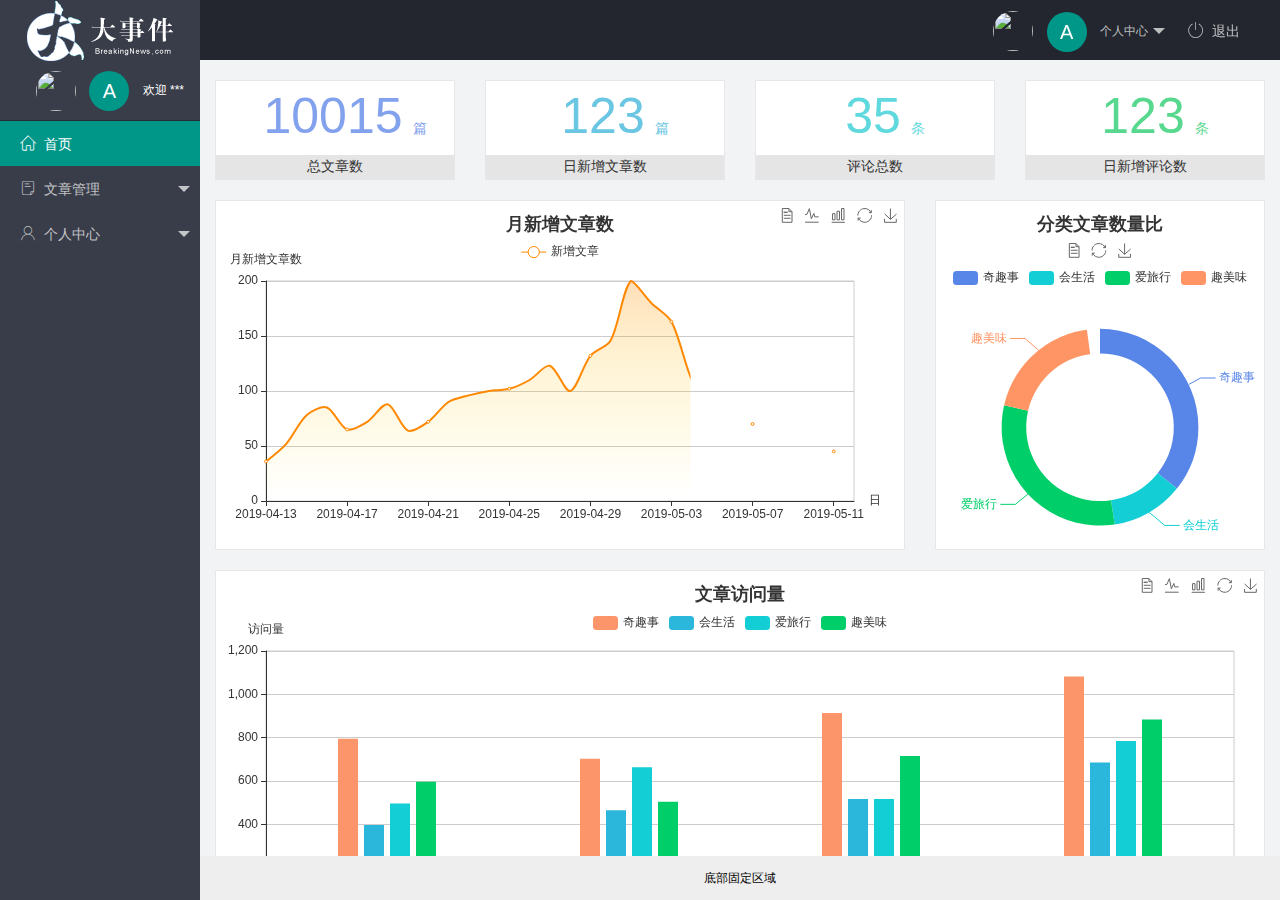
==== commit 55005601: "完成文章管理相关代码" ====
--- a/index.html
+++ b/index.html
@@ -27,9 +27,9 @@
                         个人中心
                     </a>
                     <dl class="layui-nav-child">
-                        <dd><a href="">基本资料</a></dd>
-                        <dd><a href="">更换头像</a></dd>
-                        <dd><a href="">重置密码</a></dd>
+                        <dd><a href="/user/user_info.html" target="fm">基本资料</a></dd>
+                        <dd><a href="/user/user_avatar.html" target="fm">更换头像</a></dd>
+                        <dd><a href="/user/user_pwd.html" target="fm">重置密码</a></dd>
                     </dl>
                 </li>
                 <li class="layui-nav-item" lay-header-event="menuRight" lay-unselect>
@@ -53,17 +53,17 @@
                     <li class="layui-nav-item">
                         <a class="" href="javascript:;"><span class="iconfont icon-16"></span>文章管理</a>
                         <dl class="layui-nav-child">
-                            <dd><a href="javascript:;"><i class="layui-icon layui-icon-app"></i>文章类别</a></dd>
-                            <dd><a href="javascript:;"><i class="layui-icon layui-icon-app"></i>文章列表</a></dd>
-                            <dd><a href="javascript:;"><i class="layui-icon layui-icon-app"></i>发布文章</a></dd>
+                            <dd><a href="/article/art_cate.html" target="fm"><i class="layui-icon layui-icon-app"></i>文章类别</a></dd>
+                            <dd id="art_list"><a href="/article/art_list.html" target="fm"><i class="layui-icon layui-icon-app"></i>文章列表</a></dd>
+                            <dd><a href="/article/art_pub.html" target="fm"><i class="layui-icon layui-icon-app"></i>发布文章</a></dd>
                         </dl>
                     </li>
                     <li class="layui-nav-item">
                         <a href="javascript:;"><span class="iconfont icon-user"></span>个人中心</a>
                         <dl class="layui-nav-child">
-                            <dd><a href="javascript:;"><i class="layui-icon layui-icon-app"></i>基本资料</a></dd>
-                            <dd><a href="javascript:;"><i class="layui-icon layui-icon-app"></i>更换头像</a></dd>
-                            <dd><a href="javascript:;"><i class="layui-icon layui-icon-app"></i>重置密码</a></dd>
+                            <dd><a href="/user/user_info.html" target="fm"><i class="layui-icon layui-icon-app"></i>基本资料</a></dd>
+                            <dd><a href="/user/user_avatar.html" target="fm"><i class="layui-icon layui-icon-app"></i>更换头像</a></dd>
+                            <dd><a href="/user/user_pwd.html" target="fm"><i class="layui-icon layui-icon-app"></i>重置密码</a></dd>
                         </dl>
                     </li>
                 </ul>
